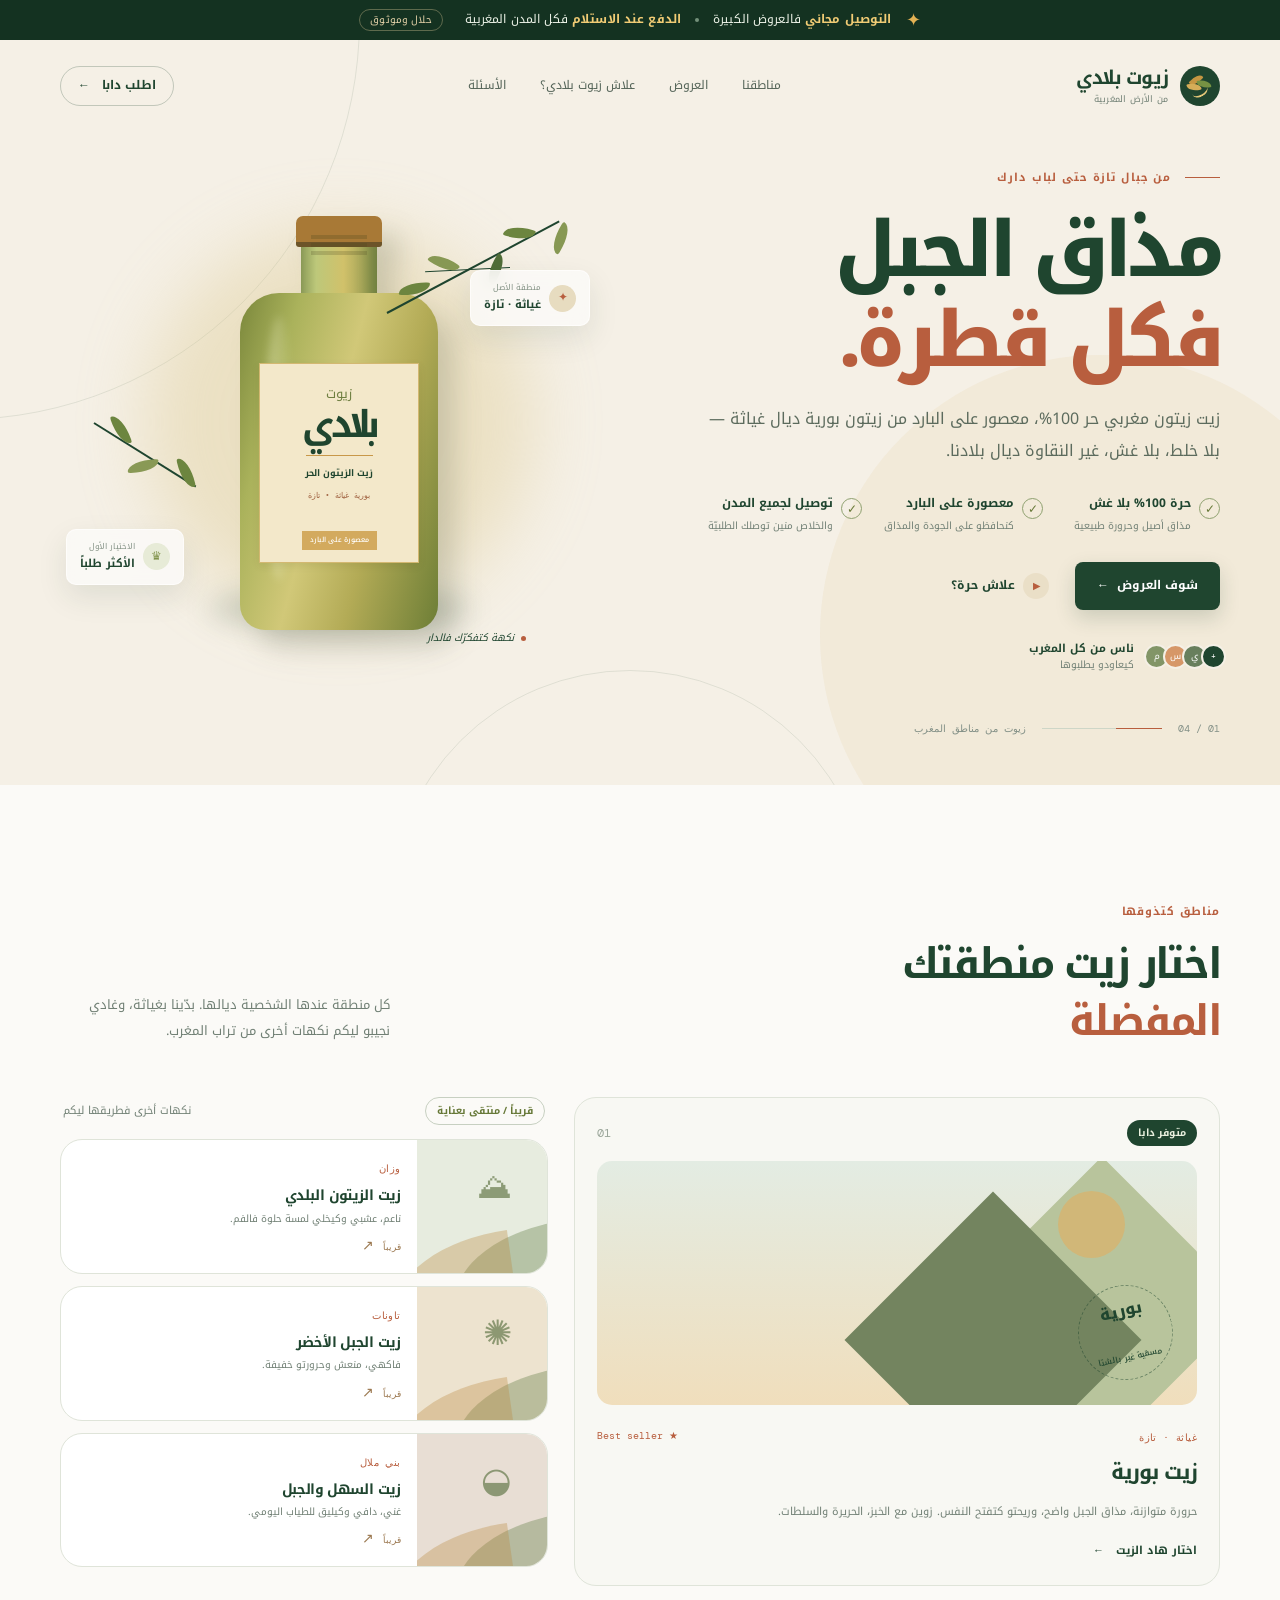
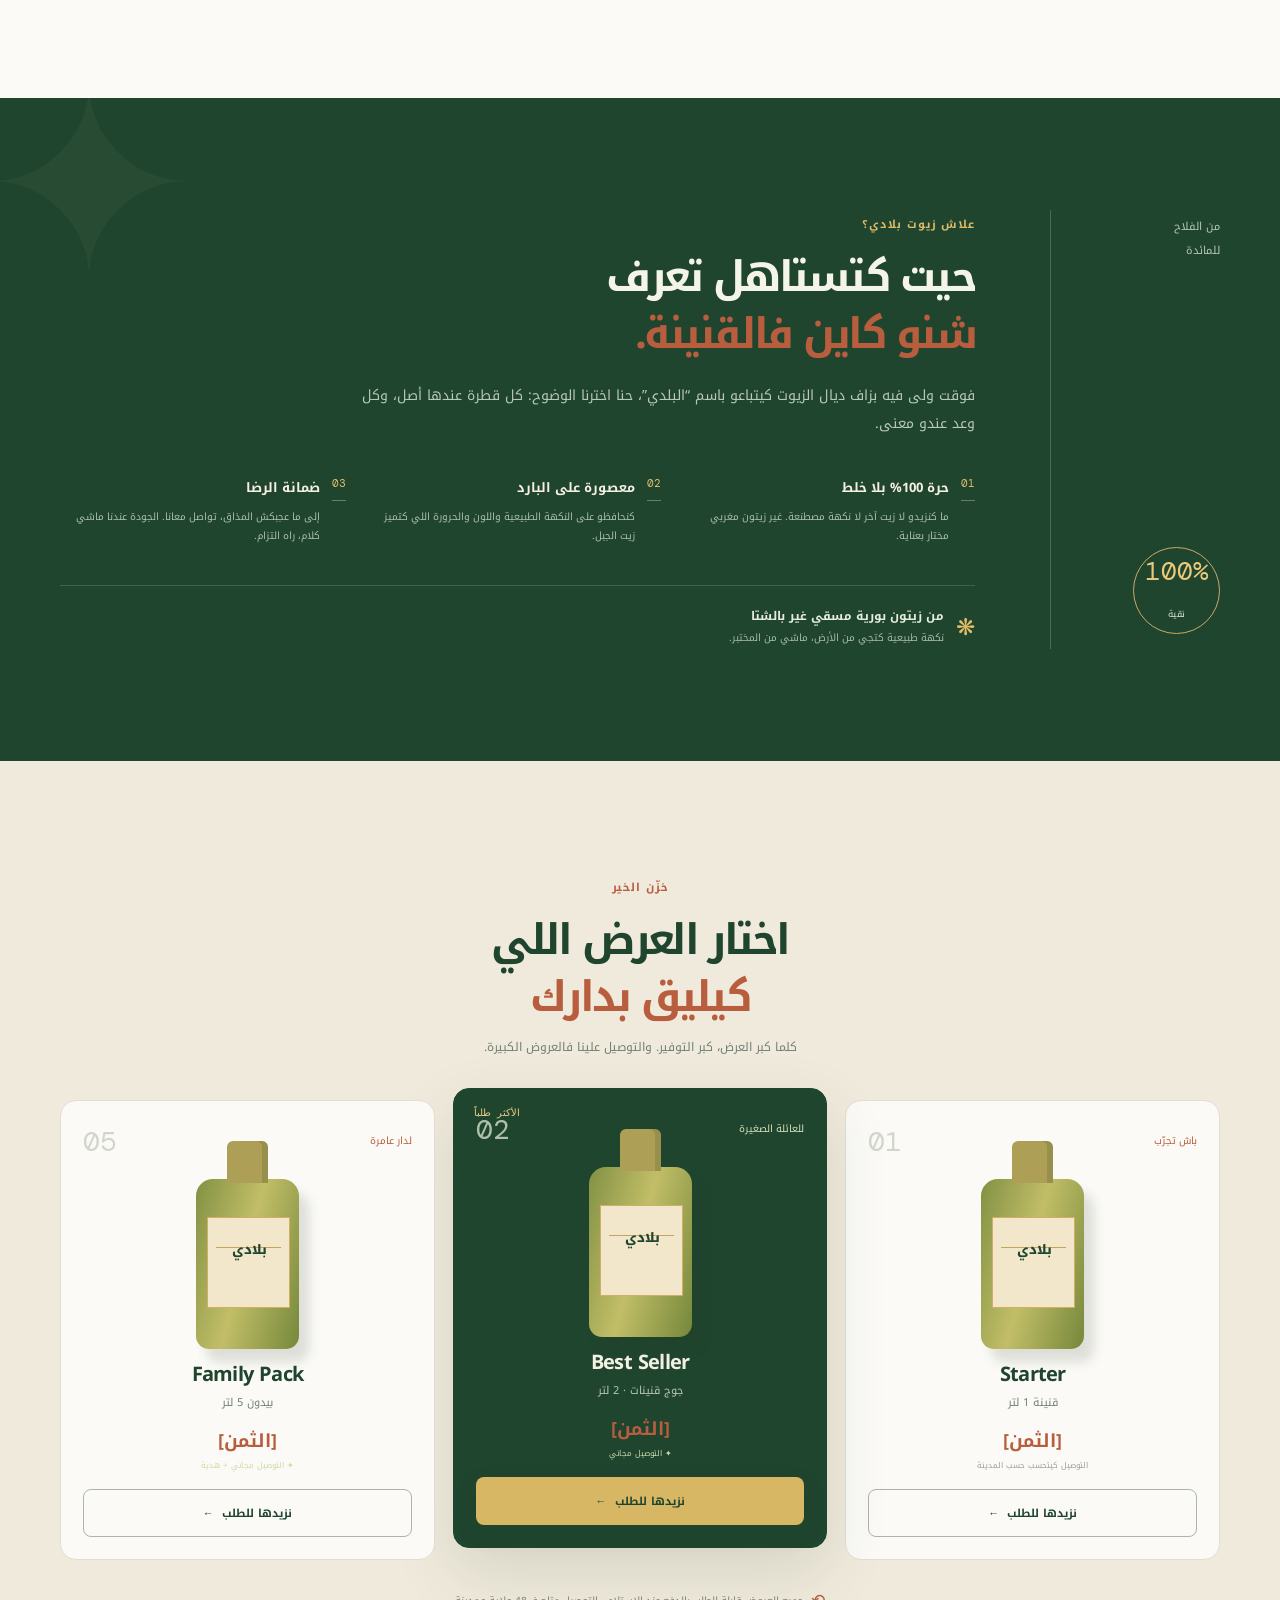
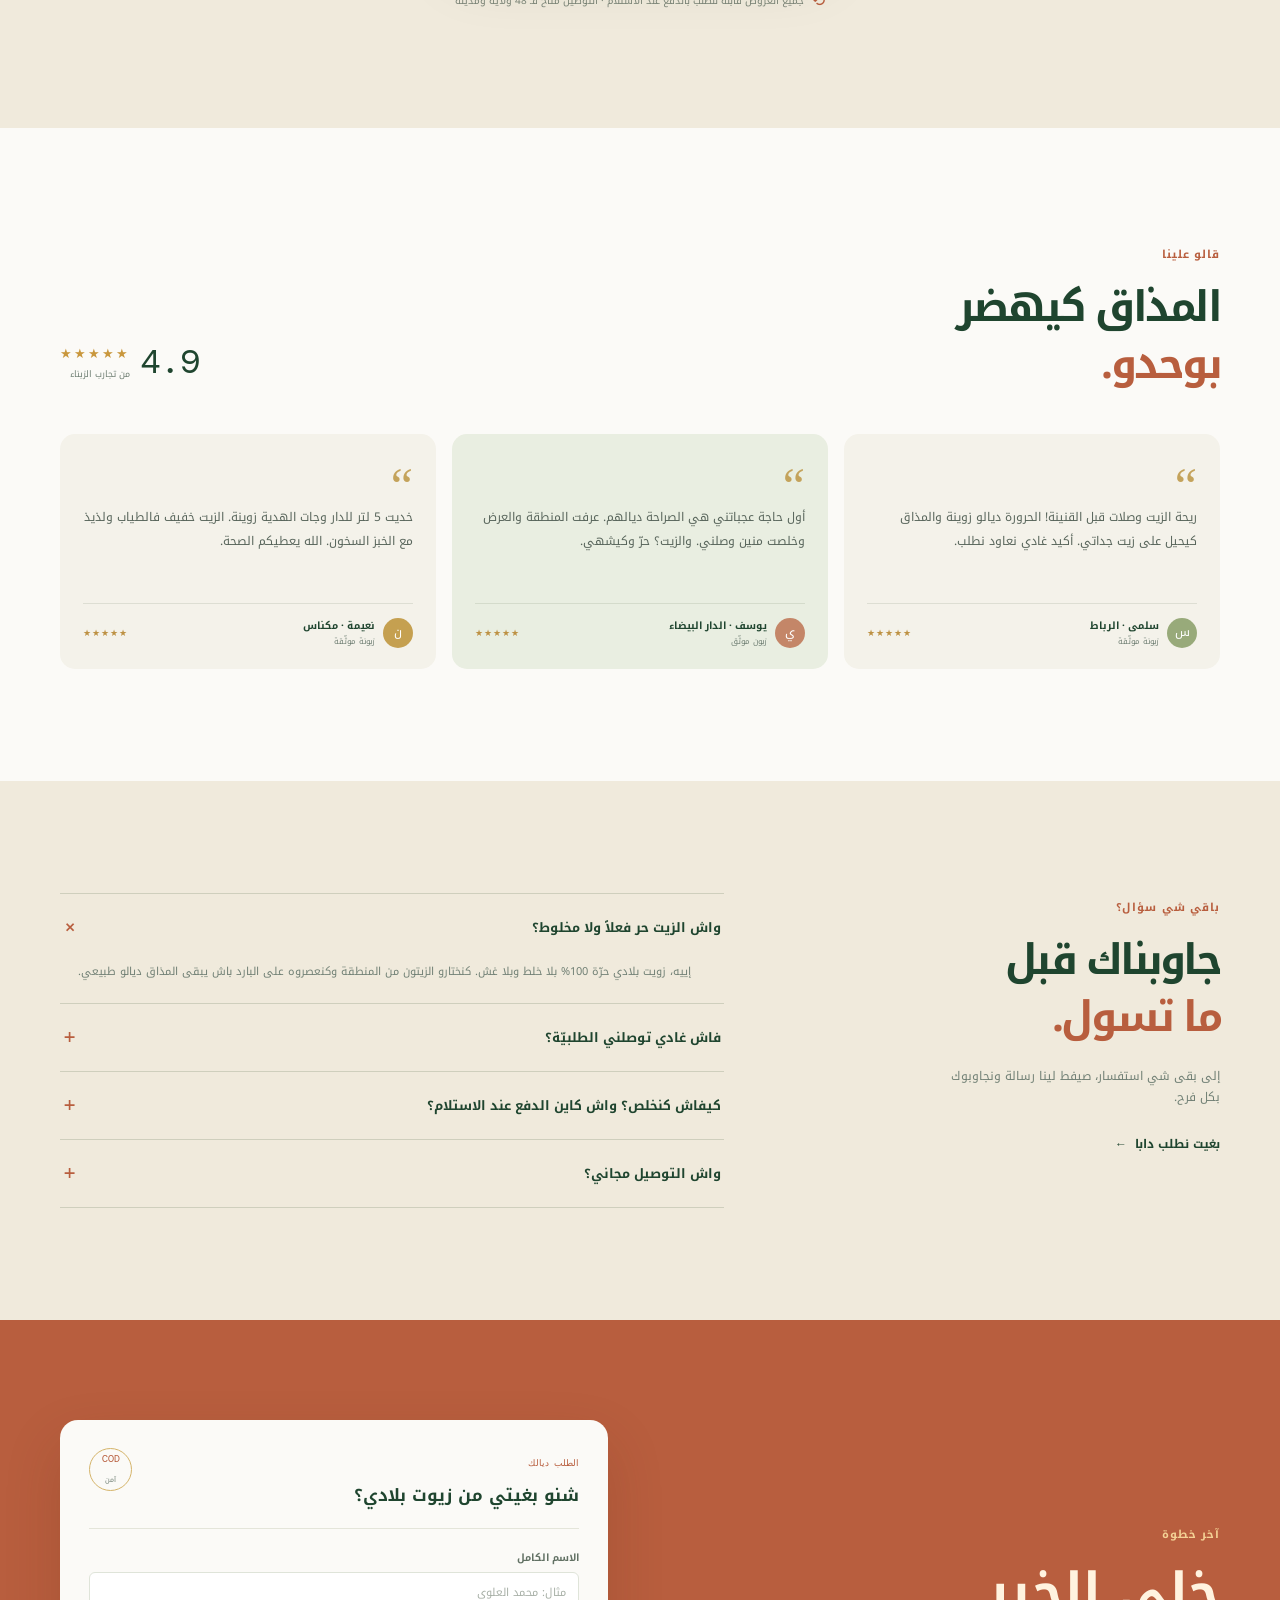
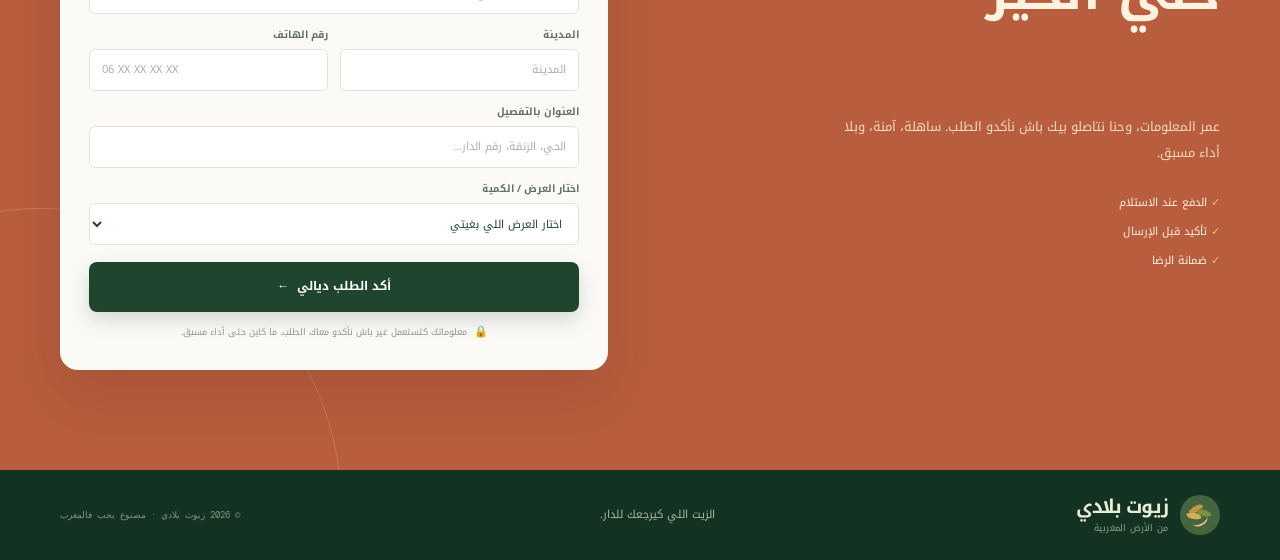
==== index.html @ 84707798 "Add files via upload" ====
<!doctype html>
<html lang="ar-MA" dir="rtl">
  <head>
    <meta charset="UTF-8" />
    <meta name="viewport" content="width=device-width, initial-scale=1.0" />
    <meta name="theme-color" content="#1f452f" />
    <meta name="description" content="زيوت بلادي — زيت الزيتون المغربي الحر، معصور على البارد، والدفع عند الاستلام في جميع المدن المغربية." />
    <title>Zoyot Bladi — زيوت بلادي | زيت مغربي حر 100%</title>
    <link rel="preconnect" href="https://fonts.googleapis.com" />
    <link rel="preconnect" href="https://fonts.gstatic.com" crossorigin />
    <link href="https://fonts.googleapis.com/css2?family=DM+Mono:wght@400;500&family=Manrope:wght@400;500;600;700;800&family=Noto+Kufi+Arabic:wght@400;500;600;700;800&display=swap" rel="stylesheet" />
    <link rel="stylesheet" href="styles.css" />
  </head>
  <body>
    <div class="topbar">
      <div class="container topbar-inner">
        <span class="topbar-mark">✦</span>
        <span><strong>التوصيل مجاني</strong> فالعروض الكبيرة</span>
        <span class="topbar-separator"></span>
        <span><strong>الدفع عند الاستلام</strong> فكل المدن المغربية</span>
        <span class="topbar-badge">حلال وموثوق</span>
      </div>
    </div>

    <main>
      <section class="hero" id="top">
        <div class="hero-orbit orbit-one"></div>
        <div class="hero-orbit orbit-two"></div>
        <div class="container">
          <header class="site-header">
            <a class="brand" href="#top" aria-label="زيوت بلادي الصفحة الرئيسية">
              <span class="brand-mark"><span></span><span></span><span></span></span>
              <span class="brand-copy"><strong>زيوت بلادي</strong><small>من الأرض المغربية</small></span>
            </a>
            <nav class="desktop-nav" aria-label="التنقل الرئيسي">
              <a href="#regions">مناطقنا</a>
              <a href="#offers">العروض</a>
              <a href="#story">علاش زيوت بلادي؟</a>
              <a href="#faq">الأسئلة</a>
            </nav>
            <a class="header-cta" href="#order">اطلب دابا <span>←</span></a>
          </header>

          <div class="hero-grid">
            <div class="hero-copy">
              <div class="eyebrow"><span class="eyebrow-line"></span> من جبال تازة حتى لباب دارك</div>
              <h1>مذاق الجبل<br /><em>فكل قطرة.</em></h1>
              <p class="hero-subtitle">زيت زيتون مغربي حر 100%، معصور على البارد من زيتون بورية ديال غياثة — بلا خلط، بلا غش، غير النقاوة ديال بلادنا.</p>
              <ul class="benefit-list">
                <li><span class="check-icon">✓</span><span><strong>حرة 100% بلا غش</strong><small>مذاق أصيل وحرورة طبيعية</small></span></li>
                <li><span class="check-icon">✓</span><span><strong>معصورة على البارد</strong><small>كنحافظو على الجودة والمذاق</small></span></li>
                <li><span class="check-icon">✓</span><span><strong>توصيل لجميع المدن</strong><small>والخلاص منين توصلك الطلبيّة</small></span></li>
              </ul>
              <div class="hero-actions">
                <a class="button button-primary" href="#offers">شوف العروض <span>←</span></a>
                <a class="text-link" href="#story"><span class="play-dot">▶</span> علاش حرة؟</a>
              </div>
              <div class="hero-proof"><div class="avatar-stack"><span>م</span><span>س</span><span>ي</span><span>+</span></div><p><strong>ناس من كل المغرب</strong><br /><span>كيعاودو يطلبوها</span></p></div>
            </div>

            <div class="hero-product" aria-label="قنينة زيت بلادي من غياثة تازة">
              <div class="product-glow"></div>
              <div class="olive-branch branch-main"><i></i><i></i><i></i><i></i><i></i></div>
              <div class="olive-branch branch-small"><i></i><i></i><i></i></div>
              <div class="bottle-shadow"></div>
              <div class="bottle">
                <div class="bottle-neck"><span></span></div>
                <div class="bottle-body">
                  <div class="bottle-highlight"></div>
                  <div class="bottle-label"><span class="label-top">زيوت</span><strong>بلادي</strong><span class="label-rule"></span><small>زيت الزيتون الحر</small><em>بورية غياثة • تازة</em><b>معصورة على البارد</b></div>
                </div>
              </div>
              <div class="product-tag tag-region"><span>✦</span><div><small>منطقة الأصل</small><strong>غياثة · تازة</strong></div></div>
              <div class="product-tag tag-bestseller"><span>♛</span><div><small>الاختيار الأول</small><strong>الأكثر طلباً</strong></div></div>
              <div class="product-note"><span class="note-dot"></span> نكهة كتفكرّك فالدار</div>
            </div>
          </div>
          <div class="hero-bottom-line"><span>01 / 04</span><div class="line"><i></i></div><span>زيوت من مناطق المغرب</span></div>
        </div>
      </section>

      <section class="section regions-section" id="regions">
        <div class="container">
          <div class="section-heading heading-split">
            <div><span class="section-kicker">مناطق كتذوقها</span><h2>اختار زيت منطقتك<br /><em>المفضلة</em></h2></div>
            <p>كل منطقة عندها الشخصية ديالها. بدّينا بغياثة، وغادي نجيبو ليكم نكهات أخرى من تراب المغرب.</p>
          </div>
          <div class="region-layout">
            <article class="region-card featured-region">
              <div class="region-card-top"><span class="pill pill-dark">متوفر دابا</span><span class="region-number">01</span></div>
              <div class="region-illustration illustration-taza"><div class="mountain mountain-back"></div><div class="mountain mountain-front"></div><div class="sun"></div><span class="illustration-stamp">بورية<br /><small>مسقية غير بالشتا</small></span></div>
              <div class="region-info"><div><span class="region-location">غياثة · تازة</span><h3>زيت بورية</h3></div><span class="best-seller">★ Best seller</span></div>
              <p>حرورة متوازنة، مذاق الجبل واضح، وريحتو كتفتح النفس. زوين مع الخبز، الحريرة والسلطات.</p>
              <button class="region-link choose-offer" data-offer="2L — العرض الأكثر طلباً" type="button">اختار هاد الزيت <span>←</span></button>
            </article>
            <div class="curated-regions">
              <div class="curated-intro"><span class="pill pill-outline">قريباً / منتقى بعناية</span><p>نكهات أخرى فطريقها ليكم</p></div>
              <article class="region-card small-region"><div class="small-art art-ouazzane"><span>⛰</span><i></i><i></i></div><div class="small-region-copy"><span class="region-location">وزان</span><h3>زيت الزيتون البلدي</h3><p>ناعم، عشبي وكيخلي لمسة حلوة فالفم.</p><span class="coming-soon">قريباً <span>↗</span></span></div></article>
              <article class="region-card small-region"><div class="small-art art-taounate"><span>✺</span><i></i><i></i></div><div class="small-region-copy"><span class="region-location">تاونات</span><h3>زيت الجبل الأخضر</h3><p>فاكهي، منعش وحرورتو خفيفة.</p><span class="coming-soon">قريباً <span>↗</span></span></div></article>
              <article class="region-card small-region"><div class="small-art art-beni"><span>◒</span><i></i><i></i></div><div class="small-region-copy"><span class="region-location">بني ملال</span><h3>زيت السهل والجبل</h3><p>غني، دافي وكيليق للطياب اليومي.</p><span class="coming-soon">قريباً <span>↗</span></span></div></article>
            </div>
          </div>
        </div>
      </section>

      <section class="section story-section" id="story">
        <div class="container story-grid">
          <div class="story-aside"><span class="vertical-label">من الفلاح<br />للمائدة</span><div class="story-seal">100%<small>نقية</small></div></div>
          <div class="story-content"><span class="section-kicker">علاش زيوت بلادي؟</span><h2>حيت كتستاهل تعرف<br /><em>شنو كاين فالقنينة.</em></h2><p class="story-lead">فوقت ولى فيه بزاف ديال الزيوت كيتباعو باسم “البلدي”، حنا اخترنا الوضوح: كل قطرة عندها أصل، وكل وعد عندو معنى.</p><div class="trust-points"><div class="trust-point"><span class="trust-icon">01</span><div><h3>حرة 100% بلا خلط</h3><p>ما كنزيدو لا زيت آخر لا نكهة مصطنعة. غير زيتون مغربي مختار بعناية.</p></div></div><div class="trust-point"><span class="trust-icon">02</span><div><h3>معصورة على البارد</h3><p>كنحافظو على النكهة الطبيعية واللون والحرورة اللي كتميز زيت الجبل.</p></div></div><div class="trust-point"><span class="trust-icon">03</span><div><h3>ضمانة الرضا</h3><p>إلى ما عجبكش المذاق، تواصل معانا. الجودة عندنا ماشي كلام، راه التزام.</p></div></div></div><div class="origin-note"><span>❋</span><p><strong>من زيتون بورية مسقي غير بالشتا</strong><br /><small>نكهة طبيعية كتجي من الأرض، ماشي من المختبر.</small></p></div></div>
        </div>
      </section>

      <section class="section offers-section" id="offers">
        <div class="container">
          <div class="section-heading center-heading"><span class="section-kicker">خزّن الخير</span><h2>اختار العرض اللي<br /><em>كيليق بدارك</em></h2><p>كلما كبر العرض، كبر التوفير. والتوصيل علينا فالعروض الكبيرة.</p></div>
          <div class="offers-grid">
            <article class="offer-card"><div class="offer-header"><span class="offer-tag">باش تجرّب</span><span class="offer-capacity">01</span></div><div class="offer-bottle mini-bottle"><span></span></div><div class="offer-details"><h3>Starter</h3><p>قنينة 1 لتر</p><div class="offer-price"><span>[الثمن]</span><small>التوصيل كيتحسب حسب المدينة</small></div><button class="button button-outline choose-offer" data-offer="1L — Starter" type="button">نزيدها للطلب <span>←</span></button></div></article>
            <article class="offer-card offer-featured"><div class="offer-ribbon">الأكثر طلباً</div><div class="offer-header"><span class="offer-tag">للعائلة الصغيرة</span><span class="offer-capacity">02</span></div><div class="offer-bottle mini-bottle"><span></span></div><div class="offer-details"><h3>Best Seller</h3><p>جوج قنينات · 2 لتر</p><div class="offer-price"><span>[الثمن]</span><small class="free-delivery">✦ التوصيل مجاني</small></div><button class="button button-primary choose-offer" data-offer="2L — العرض الأكثر طلباً" type="button">نزيدها للطلب <span>←</span></button></div></article>
            <article class="offer-card"><div class="offer-header"><span class="offer-tag">لدار عامرة</span><span class="offer-capacity">05</span></div><div class="offer-bottle mini-bottle"><span></span></div><div class="offer-details"><h3>Family Pack</h3><p>بيدون 5 لتر</p><div class="offer-price"><span>[الثمن]</span><small class="free-delivery">✦ التوصيل مجاني + هدية</small></div><button class="button button-outline choose-offer" data-offer="5L — Family Pack" type="button">نزيدها للطلب <span>←</span></button></div></article>
          </div>
          <div class="offer-footnote"><span>⟲</span> جميع العروض قابلة للطلب بالدفع عند الاستلام · التوصيل متاح فـ 48 ولاية ومدينة</div>
        </div>
      </section>

      <section class="section testimonials-section">
        <div class="container">
          <div class="testimonials-head"><div><span class="section-kicker">قالو علينا</span><h2>المذاق كيهضر<br /><em>بوحدو.</em></h2></div><div class="rating"><strong>4.9</strong><div><span>★★★★★</span><small>من تجارب الزبناء</small></div></div></div>
          <div class="testimonials-grid"><article class="testimonial"><div class="quote-mark">“</div><p>ريحة الزيت وصلات قبل القنينة! الحرورة ديالو زوينة والمذاق كيحيل على زيت جداتي. أكيد غادي نعاود نطلب.</p><footer><span class="testimonial-avatar">س</span><div><strong>سلمى · الرباط</strong><small>زبونة موثّقة</small></div><span class="stars">★★★★★</span></footer></article><article class="testimonial featured-testimonial"><div class="quote-mark">“</div><p>أول حاجة عجباتني هي الصراحة ديالهم. عرفت المنطقة والعرض وخلصت منين وصلني. والزيت؟ حرّ وكيشهي.</p><footer><span class="testimonial-avatar avatar-terracotta">ي</span><div><strong>يوسف · الدار البيضاء</strong><small>زبون موثّق</small></div><span class="stars">★★★★★</span></footer></article><article class="testimonial"><div class="quote-mark">“</div><p>خديت 5 لتر للدار وجات الهدية زوينة. الزيت خفيف فالطياب ولذيذ مع الخبز السخون. الله يعطيكم الصحة.</p><footer><span class="testimonial-avatar avatar-gold">ن</span><div><strong>نعيمة · مكناس</strong><small>زبونة موثّقة</small></div><span class="stars">★★★★★</span></footer></article></div>
        </div>
      </section>

      <section class="section faq-section" id="faq">
        <div class="container faq-grid"><div class="faq-heading"><span class="section-kicker">باقي شي سؤال؟</span><h2>جاوبناك قبل<br /><em>ما تسول.</em></h2><p>إلى بقى شي استفسار، صيفط لينا رسالة ونجاوبوك بكل فرح.</p><a class="text-link dark-link" href="#order">بغيت نطلب دابا <span>←</span></a></div><div class="faq-list"><details open><summary><span>واش الزيت حر فعلاً ولا مخلوط؟</span><b>+</b></summary><p>إييه، زويت بلادي حرّة 100% بلا خلط وبلا غش. كنختارو الزيتون من المنطقة وكنعصروه على البارد باش يبقى المذاق ديالو طبيعي.</p></details><details><summary><span>فاش غادي توصلني الطلبيّة؟</span><b>+</b></summary><p>التوصيل كياخد غالباً بين 24 و72 ساعة، حسب المدينة. غادي نتاصلو بيك قبل الإرسال باش نأكدو العنوان.</p></details><details><summary><span>كيفاش كنخلص؟ واش كاين الدفع عند الاستلام؟</span><b>+</b></summary><p>نعم، كتخلص غير منين توصلك الطلبيّة لباب دارك. ما كاين لا تحويل لا أداء مسبق.</p></details><details><summary><span>واش التوصيل مجاني؟</span><b>+</b></summary><p>التوصيل مجاني مع عرض 2 لتر و5 لتر. عرض 1 لتر كيتحسب التوصيل ديالو حسب المدينة.</p></details></div></div>
      </section>

      <section class="order-section" id="order">
        <div class="container order-wrap"><div class="order-intro"><span class="section-kicker light-kicker">آخر خطوة</span><h2>خلي الخير<br /><em>يوصل لباب دارك.</em></h2><p>عمر المعلومات، وحنا نتاصلو بيك باش نأكدو الطلب. ساهلة، آمنة، وبلا أداء مسبق.</p><div class="order-perks"><span>✓ الدفع عند الاستلام</span><span>✓ تأكيد قبل الإرسال</span><span>✓ ضمانة الرضا</span></div></div><div class="order-form-card"><div class="form-card-top"><div><span class="form-step">الطلب ديالك</span><h3>شنو بغيتي من زيوت بلادي؟</h3></div><span class="form-seal">COD<br /><small>آمن</small></span></div><form id="cod-form"><label>الاسم الكامل<input type="text" name="name" placeholder="مثال: محمد العلوي" required /></label><div class="form-row"><label>المدينة<input type="text" name="city" placeholder="المدينة" required /></label><label>رقم الهاتف<input type="tel" name="phone" placeholder="06 XX XX XX XX" pattern="[0-9 +()-]{8,}" required /></label></div><label>العنوان بالتفصيل<input type="text" name="address" placeholder="الحي، الزنقة، رقم الدار..." required /></label><label>اختار العرض / الكمية<select id="offer-select" name="offer" required><option value="" disabled selected>اختار العرض اللي بغيتي</option><option value="1L — Starter">1 لتر · Starter</option><option value="2L — العرض الأكثر طلباً">2 لتر · Best Seller — التوصيل مجاني</option><option value="5L — Family Pack">5 لتر · Family Pack — التوصيل مجاني + هدية</option></select></label><button class="button button-primary form-submit" type="submit">أكد الطلب ديالي <span>←</span></button><p class="form-reassurance"><span>🔒</span> معلوماتك كتستعمل غير باش نأكدو معاك الطلب. ما كاين حتى أداء مسبق.</p><div class="form-success" id="form-success" role="status"><strong>وصلاتنا الطلبية ديالك، شكراً!</strong><span>غادي نتاصلو بيك قريباً باش نأكدو التفاصيل.</span></div></form></div></div>
      </section>
    </main>

    <footer class="site-footer"><div class="container footer-inner"><a class="brand footer-brand" href="#top"><span class="brand-mark"><span></span><span></span><span></span></span><span class="brand-copy"><strong>زيوت بلادي</strong><small>من الأرض المغربية</small></span></a><p>الزيت اللي كيرجعك للدار.</p><span class="footer-copy">© 2026 زيوت بلادي · مصنوع بحب فالمغرب</span></div></footer>
    <a class="mobile-order-bar" href="#order">اطلب دابا بالدفع عند الاستلام <span>←</span></a>
    <script src="script.js"></script>
  </body>
</html>
---- styles.css ----
@import url('https://fonts.googleapis.com/css2?family=DM+Mono:wght@400;500&family=Manrope:wght@400;500;600;700;800&family=Noto+Kufi+Arabic:wght@400;500;600;700;800&display=swap');

:root{--forest:#1f452f;--forest-deep:#143221;--forest-soft:#315b3c;--olive:#667837;--gold:#c99b43;--gold-light:#e9d6a8;--cream:#f5f0e6;--paper:#fbfaf7;--terracotta:#b85e3e;--ink:#1c241d;--muted:#718075;--line:#dfe4d9;--radius:22px;--shadow:0 24px 65px rgba(25,55,35,.12)}
*{box-sizing:border-box}html{scroll-behavior:smooth}body{margin:0;background:var(--paper);color:var(--ink);font-family:'Noto Kufi Arabic',sans-serif;font-size:15px;line-height:1.8}a{text-decoration:none;color:inherit}button,input,select{font:inherit}button{cursor:pointer;border:0}.container{width:min(1160px,calc(100% - 64px));margin:0 auto}.topbar{background:var(--forest-deep);color:#eef4e9;font-size:12px;letter-spacing:.01em}.topbar-inner{height:40px;display:flex;align-items:center;justify-content:center;gap:14px}.topbar strong{color:#f1cc75;font-weight:700}.topbar-mark{color:#e3b254;font-size:18px;line-height:1}.topbar-separator{width:4px;height:4px;border-radius:50%;background:#73907a}.topbar-badge{border:1px solid rgba(231,208,158,.35);color:#e5d2a9;border-radius:30px;padding:1px 10px;margin-right:8px;font-size:10px}.hero{background:var(--cream);position:relative;overflow:hidden;min-height:745px}.hero:after{content:'';position:absolute;right:-100px;bottom:-130px;width:560px;height:560px;border-radius:50%;background:rgba(213,180,104,.1)}.hero-orbit{position:absolute;border:1px solid rgba(31,69,47,.1);border-radius:50%;pointer-events:none}.orbit-one{width:800px;height:800px;left:-440px;top:-420px}.orbit-two{width:480px;height:480px;right:32%;bottom:-365px}.site-header{height:92px;display:flex;align-items:center;justify-content:space-between;position:relative;z-index:2}.brand{display:flex;align-items:center;gap:12px}.brand-mark{width:40px;height:40px;position:relative;display:inline-block;border-radius:50%;background:var(--forest)}.brand-mark:before{content:'';position:absolute;width:17px;height:11px;left:11px;top:18px;border-bottom:2px solid #e5c879;border-radius:0 0 50% 50%;transform:rotate(-28deg)}.brand-mark span{position:absolute;width:8px;height:14px;background:#c59642;border-radius:90% 10% 90% 10%;transform:rotate(40deg)}.brand-mark span:nth-child(1){left:12px;top:7px}.brand-mark span:nth-child(2){left:20px;top:11px;transform:rotate(83deg);background:#769243}.brand-mark span:nth-child(3){left:10px;top:14px;transform:rotate(77deg);background:#d5ad58}.brand-copy{display:flex;flex-direction:column;line-height:1.2}.brand-copy strong{font-size:19px;color:var(--forest);letter-spacing:-.04em}.brand-copy small{font-size:9px;color:var(--muted);letter-spacing:.02em;margin-top:4px}.desktop-nav{display:flex;gap:34px;font-size:12px;color:#536357}.desktop-nav a{transition:color .2s}.desktop-nav a:hover{color:var(--terracotta)}.header-cta{font-size:12px;font-weight:700;color:var(--forest);border:1px solid rgba(31,69,47,.24);border-radius:30px;padding:8px 17px}.header-cta span,.button span,.region-link span{display:inline-block;margin-right:8px;transition:transform .2s}.header-cta:hover span,.button:hover span,.region-link:hover span{transform:translateX(-4px)}.hero-grid{position:relative;z-index:1;display:grid;grid-template-columns:1fr 1fr;align-items:center;min-height:590px;gap:44px}.hero-copy{padding:34px 0 48px}.eyebrow,.section-kicker{color:var(--terracotta);font-size:11px;font-weight:700;letter-spacing:.08em}.eyebrow-line{width:35px;height:1px;background:var(--terracotta);display:inline-block;vertical-align:middle;margin-left:9px}.hero h1{font-size:clamp(48px,6vw,82px);line-height:1.17;letter-spacing:-.065em;color:var(--forest);margin:19px 0 17px;font-weight:800}.hero h1 em,.section-heading h2 em,.story-content h2 em,.testimonials-head h2 em,.faq-heading h2 em,.order-intro h2 em{font-style:normal;color:var(--terracotta)}.hero-subtitle{font-size:16px;color:#5c6b5d;max-width:520px;line-height:2;margin:0 0 26px}.benefit-list{list-style:none;padding:0;margin:0 0 27px;display:flex;gap:22px;flex-wrap:wrap}.benefit-list li{display:flex;gap:8px;align-items:flex-start;min-width:155px}.check-icon{width:21px;height:21px;border:1px solid #8fa170;color:var(--olive);border-radius:50%;display:grid;place-items:center;font-size:12px;margin-top:5px;flex:none}.benefit-list strong{display:block;color:var(--forest);font-size:12px}.benefit-list small{display:block;color:var(--muted);font-size:10px;margin-top:2px}.hero-actions{display:flex;align-items:center;gap:26px}.button{display:inline-flex;align-items:center;justify-content:center;border-radius:8px;min-height:48px;padding:0 22px;font-size:12px;font-weight:700;transition:all .22s}.button-primary{background:var(--forest);color:#fff;box-shadow:0 8px 20px rgba(31,69,47,.18)}.button-primary:hover{background:var(--terracotta);transform:translateY(-2px);box-shadow:0 12px 26px rgba(184,94,62,.24)}.button-outline{border:1px solid #aab6a5;color:var(--forest);background:transparent}.button-outline:hover{border-color:var(--forest);background:var(--forest);color:white}.text-link{font-size:12px;color:var(--forest);font-weight:700;display:flex;align-items:center}.play-dot{width:26px;height:26px;display:grid;place-items:center;border-radius:50%;background:#eadfc7;color:var(--terracotta);font-size:9px;margin-left:8px}.hero-proof{display:flex;align-items:center;gap:10px;margin-top:30px}.avatar-stack{display:flex;direction:ltr}.avatar-stack span{width:25px;height:25px;border-radius:50%;background:#829567;border:2px solid var(--cream);color:white;font-size:9px;display:grid;place-items:center;margin-right:-6px}.avatar-stack span:nth-child(2){background:#d69768}.avatar-stack span:nth-child(3){background:#687f5d}.avatar-stack span:last-child{background:var(--forest);font-family:'DM Mono';font-size:8px}.hero-proof p{font-size:10px;color:var(--muted);line-height:1.55;margin:0}.hero-proof strong{color:var(--forest);font-size:11px}.hero-product{min-height:550px;position:relative;display:flex;align-items:center;justify-content:center}.product-glow{width:390px;height:390px;background:#d9c483;opacity:.35;filter:blur(34px);position:absolute;border-radius:50%;top:75px}.bottle-shadow{position:absolute;width:260px;height:35px;background:rgba(21,54,35,.22);filter:blur(14px);border-radius:50%;bottom:76px}.bottle{height:405px;width:198px;position:relative;z-index:2;filter:drop-shadow(17px 18px 13px rgba(47,61,33,.17))}.bottle-neck{height:102px;width:76px;position:absolute;left:61px;top:0;border-radius:10px 10px 2px 2px;background:linear-gradient(90deg,#8c9b58 0%,#bdc87a 20%,#d1c16a 56%,#8a954e 100%);box-shadow:inset -9px 0 13px rgba(48,75,29,.28)}.bottle-neck:before{content:'';position:absolute;left:-5px;top:-9px;width:86px;height:26px;border-radius:7px 7px 3px 3px;background:#a87936;border-bottom:5px solid #6c5429}.bottle-neck span{position:absolute;width:56px;height:4px;background:rgba(75,69,28,.26);top:10px;left:10px;box-shadow:0 8px rgba(75,69,28,.22),0 16px rgba(75,69,28,.22)}.bottle-body{position:absolute;left:0;bottom:0;width:198px;height:337px;border-radius:39px 39px 25px 25px;background:linear-gradient(105deg,#7a873b 0%,#aab25b 21%,#d1c878 45%,#b3ab56 67%,#6d7e36 100%);overflow:hidden}.bottle-highlight{position:absolute;left:25px;top:23px;width:28px;height:265px;background:linear-gradient(90deg,rgba(255,255,226,.36),rgba(255,255,226,0));border-radius:50%;filter:blur(4px)}.bottle-label{position:absolute;background:#f3e8ca;color:var(--forest);width:160px;height:200px;top:70px;left:19px;border:1px solid #d3b871;display:flex;flex-direction:column;align-items:center;text-align:center;padding-top:18px;box-shadow:0 3px 8px rgba(64,59,23,.1)}.label-top{font-size:13px;color:#6f7f41}.bottle-label strong{font-size:37px;line-height:1.1;letter-spacing:-.12em;color:var(--forest)}.label-rule{width:67px;height:1px;background:#c89849;margin:9px 0}.bottle-label small{font-size:9px;font-weight:700}.bottle-label em{font-style:normal;font-family:'DM Mono';font-size:8px;margin-top:7px;color:#a06342}.bottle-label b{font-size:7px;font-weight:500;margin-top:auto;margin-bottom:12px;background:#d3aa5e;color:#fff;padding:3px 8px}.olive-branch{position:absolute;z-index:3;transform-origin:left center}.branch-main{width:195px;height:2px;background:var(--forest);right:36px;top:160px;transform:rotate(-28deg)}.branch-main:before{content:'';position:absolute;width:85px;height:1px;background:var(--forest);left:49px;top:0;transform:rotate(25deg)}.olive-branch i{position:absolute;width:31px;height:13px;border-radius:90% 10% 90% 10%;background:#6c853f}.branch-main i:nth-child(1){left:20px;top:-14px;transform:rotate(29deg)}.branch-main i:nth-child(2){left:58px;top:-23px;transform:rotate(62deg);background:#879853}.branch-main i:nth-child(3){left:101px;top:7px;transform:rotate(-30deg);background:#506d38}.branch-main i:nth-child(4){left:139px;top:-14px;transform:rotate(44deg)}.branch-main i:nth-child(5){left:173px;top:10px;transform:rotate(-30deg);background:#879853}.branch-small{left:34px;top:270px;width:120px;height:2px;background:var(--forest);transform:rotate(32deg)}.branch-small i:nth-child(1){left:11px;top:-14px;transform:rotate(39deg)}.branch-small i:nth-child(2){left:49px;top:5px;transform:rotate(-34deg);background:#899955}.branch-small i:nth-child(3){left:89px;top:-12px;transform:rotate(45deg)}.product-tag{position:absolute;z-index:4;background:rgba(251,250,247,.88);backdrop-filter:blur(9px);box-shadow:0 12px 30px rgba(25,55,35,.1);border:1px solid rgba(255,255,255,.6);border-radius:10px;padding:10px 13px;display:flex;gap:8px;align-items:center}.product-tag>span{background:#e7dcc0;border-radius:50%;width:27px;height:27px;display:grid;place-items:center;color:var(--terracotta);font-size:12px}.product-tag small{font-size:8px;color:#829083;display:block}.product-tag strong{font-size:11px;color:var(--forest);display:block}.tag-region{top:118px;right:28px}.tag-bestseller{bottom:117px;left:6px}.tag-bestseller>span{background:#e7ebd7;color:#80924a}.product-note{position:absolute;bottom:55px;right:92px;color:var(--forest);font-size:10px;font-style:italic;z-index:5}.note-dot{display:inline-block;width:5px;height:5px;background:var(--terracotta);border-radius:50%;margin-left:4px}.hero-bottom-line{display:flex;align-items:center;gap:16px;color:#839087;font:10px 'DM Mono';position:relative;z-index:2;padding-bottom:22px}.hero-bottom-line .line{height:1px;background:#ced6c7;width:120px}.hero-bottom-line .line i{display:block;width:38%;height:1px;background:var(--terracotta)}.section{padding:112px 0}.regions-section{background:var(--paper)}.section-heading h2,.story-content h2,.testimonials-head h2,.faq-heading h2{font-size:42px;line-height:1.35;letter-spacing:-.065em;color:var(--forest);margin:12px 0 0}.heading-split{display:flex;align-items:end;justify-content:space-between;margin-bottom:48px}.heading-split>p{max-width:330px;color:var(--muted);font-size:13px;line-height:2;margin:0 0 5px}.region-layout{display:grid;grid-template-columns:1.14fr .86fr;gap:26px}.region-card{border-radius:var(--radius);border:1px solid var(--line);background:#f8f8f3;overflow:hidden}.featured-region{padding:22px;position:relative}.region-card-top{display:flex;justify-content:space-between;align-items:center;position:relative;z-index:2}.pill{display:inline-block;border-radius:30px;padding:4px 11px;font-size:10px;font-weight:700}.pill-dark{color:#e9f0de;background:var(--forest)}.pill-outline{border:1px solid #c7d0c1;color:var(--olive)}.region-number{font:12px 'DM Mono';color:#9ba69a}.region-illustration{height:244px;position:relative;overflow:hidden;border-radius:15px;margin:15px 0 18px}.illustration-taza{background:linear-gradient(180deg,#e3ece3 0%,#f0debc 100%)}.illustration-taza .sun{position:absolute;right:72px;top:30px;width:67px;height:67px;background:#dbb36b;border-radius:50%;opacity:.73}.mountain{position:absolute;bottom:-5px;transform:rotate(45deg);width:210px;height:210px}.mountain-back{right:-10px;background:#b8c49c}.mountain-front{right:99px;bottom:-40px;background:#73845f}.illustration-stamp{position:absolute;right:24px;bottom:25px;width:95px;height:95px;border:1px dashed rgba(31,69,47,.48);border-radius:50%;display:grid;place-items:center;text-align:center;color:var(--forest);font-weight:800;font-size:16px;line-height:1.3;transform:rotate(-12deg)}.illustration-stamp small{font-size:8px;font-weight:500}.region-info{display:flex;align-items:start;justify-content:space-between}.region-location{font:10px 'DM Mono';color:var(--terracotta);letter-spacing:.04em}.region-info h3,.small-region h3{font-size:21px;color:var(--forest);letter-spacing:-.045em;margin:4px 0 0}.best-seller{color:var(--terracotta);font:10px 'DM Mono';padding-top:6px}.featured-region>p{color:var(--muted);font-size:11px;max-width:480px;margin:10px 0 14px}.region-link{background:none;color:var(--forest);font-size:11px;font-weight:700;padding:0}.curated-regions{display:flex;flex-direction:column;gap:12px}.curated-intro{display:flex;justify-content:space-between;align-items:center;padding:0 3px 2px}.curated-intro p{font-size:11px;color:var(--muted);margin:0}.small-region{display:flex;min-height:100px;background:#fff}.small-art{width:130px;flex:none;position:relative;overflow:hidden}.small-art>span{position:absolute;right:35px;top:15px;color:#6e8054;font-size:35px;opacity:.75}.small-art i{position:absolute;display:block;width:120px;height:65px;border-radius:100% 0 0;background:rgba(89,117,61,.35);bottom:-20px;right:-25px;transform:rotate(-8deg)}.small-art i:last-child{bottom:-30px;right:35px;background:rgba(186,137,68,.35)}.art-ouazzane{background:#e7ecdf}.art-taounate{background:#ede3cf}.art-beni{background:#e8ded4}.small-region-copy{padding:14px 16px}.small-region h3{font-size:14px;margin:2px 0}.small-region p{margin:1px 0 5px;color:var(--muted);font-size:10px;line-height:1.65}.coming-soon{font:9px 'DM Mono';color:#9b7850}.coming-soon span{font-size:14px;margin-right:4px}.story-section{background:var(--forest);color:#edf1e6;position:relative;overflow:hidden}.story-section:before{content:'✦';position:absolute;font-size:260px;line-height:1;color:rgba(226,203,135,.045);left:-20px;top:-38px}.story-grid{display:grid;grid-template-columns:170px 1fr;gap:75px;position:relative}.story-aside{border-left:1px solid rgba(217,230,210,.22);display:flex;flex-direction:column;justify-content:space-between;padding:5px 0 15px}.vertical-label{font-size:11px;color:#b8c7b2;line-height:2.2}.story-seal{width:87px;height:87px;border:1px solid #cbaa62;border-radius:50%;display:grid;place-items:center;color:#ebc979;font:26px 'DM Mono';line-height:1}.story-seal small{font:9px 'Noto Kufi Arabic';color:#dce5d3}.story-content .section-kicker{color:#dfbc68}.story-content h2{color:#f4f4e9}.story-lead{color:#b9c9b6;font-size:14px;max-width:640px;line-height:2;margin:20px 0 38px}.trust-points{display:grid;grid-template-columns:repeat(3,1fr);gap:28px}.trust-point{display:flex;gap:12px}.trust-icon{font:11px 'DM Mono';color:#e3bd6b;border-bottom:1px solid #6c805f;height:25px}.trust-point h3{font-size:13px;margin:0 0 7px;color:#f5f0e2}.trust-point p{font-size:10px;color:#adc0ac;line-height:1.9;margin:0}.origin-note{display:flex;gap:12px;align-items:center;border-top:1px solid rgba(217,230,210,.18);margin-top:40px;padding-top:20px}.origin-note>span{color:#e4bd67;font-size:23px}.origin-note p{margin:0;font-size:12px;color:#e5eddc}.origin-note small{font-size:10px;color:#a8bca7}.offers-section{background:#f0eadc}.center-heading{text-align:center}.center-heading p{color:var(--muted);font-size:12px;margin:12px auto 41px}.offers-grid{display:grid;grid-template-columns:repeat(3,1fr);gap:18px;align-items:stretch}.offer-card{background:#fbfaf7;border:1px solid #e1dece;border-radius:16px;min-height:425px;padding:22px;position:relative;display:flex;flex-direction:column}.offer-featured{background:var(--forest);border-color:var(--forest);color:#fff;transform:translateY(-12px);box-shadow:var(--shadow)}.offer-ribbon{position:absolute;top:17px;left:20px;color:#eacb84;font:10px 'DM Mono'}.offer-header{display:flex;justify-content:space-between;align-items:center}.offer-tag{font-size:10px;color:var(--terracotta)}.offer-featured .offer-tag{color:#d4e3bd}.offer-capacity{font:28px 'DM Mono';color:#d4dfc7;opacity:.8}.offer-card:not(.offer-featured) .offer-capacity{color:#c6cfbf}.offer-bottle{height:170px;position:relative;margin:19px auto 7px}.mini-bottle{width:103px;border-radius:17px 17px 13px 13px;background:linear-gradient(105deg,#829144,#c2be67 47%,#75883b);box-shadow:10px 13px 12px rgba(39,57,28,.14)}.mini-bottle:before{content:'';position:absolute;width:41px;height:42px;left:31px;top:-38px;background:#ad9f56;border-radius:6px 6px 0 0;box-shadow:inset -6px 0 rgba(54,73,29,.18)}.mini-bottle:after{content:'';position:absolute;width:81px;height:89px;left:11px;top:38px;background:#f2e7ca;border:1px solid #d0ae65}.mini-bottle span{position:absolute;z-index:2;top:51px;left:20px;width:65px;height:18px;border-bottom:1px solid #c2a45f}.mini-bottle span:after{content:'بلادي';position:absolute;top:8px;left:16px;color:var(--forest);font-size:13px;font-weight:800}.offer-details{text-align:center;margin-top:auto}.offer-details h3{font-size:20px;color:var(--forest);margin:0 0 1px;letter-spacing:-.04em}.offer-featured .offer-details h3{color:#f4f0e4}.offer-details p{font-size:11px;color:var(--muted);margin:0}.offer-featured .offer-details p{color:#b8c8b5}.offer-price{margin:12px 0 16px}.offer-price>span{font-size:18px;color:var(--terracotta);font-weight:700;display:block}.offer-price small{display:block;font-size:8px;color:#9b9f91;margin-top:2px}.offer-price .free-delivery{color:#cbdba5}.offer-card .button{width:100%;font-size:11px}.offer-featured .button-primary{background:#d7b664;color:var(--forest)}.offer-featured .button-primary:hover{background:#fff}.offer-footnote{display:flex;align-items:center;justify-content:center;gap:7px;color:#7a8376;font-size:10px;margin-top:25px}.offer-footnote span{font-size:17px;color:var(--terracotta)}.testimonials-section{background:var(--paper)}.testimonials-head{display:flex;justify-content:space-between;align-items:flex-end;margin-bottom:42px}.rating{display:flex;align-items:center;gap:10px;padding-bottom:8px}.rating strong{font:34px 'DM Mono';color:var(--forest)}.rating span{color:#c9973d;letter-spacing:2px;font-size:13px;display:block}.rating small{display:block;color:var(--muted);font-size:9px}.testimonials-grid{display:grid;grid-template-columns:repeat(3,1fr);gap:16px}.testimonial{background:#f4f2ea;border-radius:15px;padding:27px 23px 20px;min-height:235px;display:flex;flex-direction:column}.featured-testimonial{background:#e9eee1}.quote-mark{font-family:Georgia;font-size:50px;color:#c4a35b;height:35px;line-height:1}.testimonial p{font-size:12px;line-height:2;color:#58655b;margin:9px 0 21px}.testimonial footer{display:flex;align-items:center;gap:8px;border-top:1px solid rgba(105,125,96,.17);padding-top:13px;margin-top:auto}.testimonial-avatar{width:30px;height:30px;border-radius:50%;display:grid;place-items:center;background:#98aa7a;color:#fff;font-size:12px}.avatar-terracotta{background:#c48668}.avatar-gold{background:#c5a050}.testimonial footer strong{font-size:10px;color:var(--forest);display:block}.testimonial footer small{font-size:8px;color:var(--muted);display:block}.stars{margin-right:auto;color:#bd9143;font-size:9px;letter-spacing:1px}.faq-section{background:#f0eadc}.faq-grid{display:grid;grid-template-columns:35% 1fr;gap:90px}.faq-heading p{font-size:12px;color:var(--muted);max-width:270px;margin:20px 0}.dark-link{margin-top:25px}.dark-link span{margin-right:8px}.faq-list{border-top:1px solid #cfcfbd}.faq-list details{border-bottom:1px solid #cfcfbd;padding:0 3px}.faq-list summary{list-style:none;display:flex;justify-content:space-between;align-items:center;padding:19px 0;cursor:pointer;font-size:13px;font-weight:700;color:var(--forest)}.faq-list summary::-webkit-details-marker{display:none}.faq-list summary b{font:22px 'DM Mono';font-weight:400;color:var(--terracotta);transition:transform .2s}.faq-list details[open] summary b{transform:rotate(45deg)}.faq-list details p{font-size:11px;color:var(--muted);line-height:2;margin:0 30px 20px 0;max-width:630px}.order-section{background:var(--terracotta);padding:100px 0;position:relative;overflow:hidden}.order-section:before{content:'';position:absolute;width:600px;height:600px;border:1px solid rgba(255,242,214,.18);border-radius:50%;left:-260px;bottom:-340px}.order-wrap{display:grid;grid-template-columns:1fr 1.02fr;gap:74px;align-items:center;position:relative}.light-kicker{color:#f4d295}.order-intro h2{color:#fff3df;font-size:51px;line-height:1.33;margin:12px 0 20px}.order-intro p{color:#f4d8bf;font-size:13px;line-height:2;max-width:390px}.order-perks{display:flex;flex-direction:column;gap:9px;color:#fff2dc;font-size:11px;margin-top:27px}.order-perks span:first-letter{color:#edc269}.order-form-card{background:#fbfaf7;border-radius:18px;padding:28px 29px;box-shadow:0 25px 55px rgba(95,38,20,.18)}.form-card-top{display:flex;justify-content:space-between;align-items:start;border-bottom:1px solid #e4e5da;padding-bottom:17px;margin-bottom:20px}.form-step{font:9px 'DM Mono';color:var(--terracotta)}.form-card-top h3{font-size:17px;color:var(--forest);margin:5px 0 0}.form-seal{width:43px;height:43px;border:1px solid #d5b46a;color:var(--terracotta);border-radius:50%;display:grid;place-items:center;text-align:center;font:10px 'DM Mono';line-height:1}.form-seal small{font:7px 'Noto Kufi Arabic';color:var(--muted)}form label{display:block;color:#627164;font-size:10px;font-weight:700;margin-bottom:12px}input,select{width:100%;border:1px solid #dfe4d9;background:#fff;border-radius:6px;min-height:42px;color:var(--forest);padding:8px 12px;margin-top:5px;outline:none;font-size:11px;font-weight:400}input:focus,select:focus{border-color:#b68a4c;box-shadow:0 0 0 3px rgba(198,150,64,.11)}input::placeholder{color:#a8b0a7}.form-row{display:grid;grid-template-columns:1fr 1fr;gap:12px}.form-submit{width:100%;margin-top:5px;min-height:50px}.form-reassurance{font-size:9px;color:#8a958a;text-align:center;margin:10px 0 0}.form-reassurance span{font-size:11px;margin-left:4px}.form-success{display:none;background:#e6efdc;color:var(--forest);border-radius:7px;padding:10px 13px;margin-top:13px;font-size:10px}.form-success strong,.form-success span{display:block}.form-success span{color:#6f806f;margin-top:2px}.site-footer{background:var(--forest-deep);color:#d7e0d1;padding:25px 0}.footer-inner{display:flex;align-items:center;justify-content:space-between}.footer-brand .brand-copy strong{color:#e7ecd9}.footer-brand .brand-copy small{color:#90a48d}.footer-brand .brand-mark{background:#45653f}.footer-inner>p{font-size:11px;color:#aab9a4;margin:0}.footer-copy{font:9px 'DM Mono';color:#819580}.mobile-order-bar{display:none}
@media(max-width:900px){.container{width:min(100% - 40px,650px)}.desktop-nav{gap:17px}.hero-grid{gap:15px}.hero h1{font-size:58px}.hero-subtitle{font-size:14px}.benefit-list{display:block}.benefit-list li{margin-bottom:9px}.hero-product{transform:scale(.82);margin-left:-40px}.section{padding:88px 0}.region-layout{grid-template-columns:1fr}.featured-region{min-height:490px}.story-grid{gap:35px}.trust-points{gap:13px}.order-wrap{gap:35px}}
@media(max-width:680px){body{font-size:14px}.container{width:calc(100% - 32px)}.topbar-inner{height:38px;gap:7px;font-size:9px;white-space:nowrap}.topbar-badge,.topbar-separator{display:none}.site-header{height:74px}.desktop-nav{display:none}.header-cta{font-size:10px;padding:6px 12px}.brand-copy strong{font-size:16px}.brand-copy small{font-size:8px}.brand-mark{width:34px;height:34px}.hero{min-height:auto}.hero-grid{display:flex;flex-direction:column;gap:0}.hero-copy{padding:36px 0 8px;order:1}.hero-product{order:2;min-height:415px;width:100%;transform:none;margin:-11px 0 -4px}.product-glow{width:300px;height:300px;top:45px}.bottle{transform:scale(.77);transform-origin:center bottom}.tag-region{top:58px;right:0}.tag-bestseller{bottom:90px;left:0}.product-note{bottom:38px;right:45px}.branch-main{right:15px;top:130px;transform:scale(.8) rotate(-28deg)}.branch-small{left:10px;top:235px;transform:scale(.8) rotate(32deg)}.hero h1{font-size:54px;margin:15px 0 12px}.hero-subtitle{font-size:13px;line-height:1.9}.benefit-list{margin-bottom:21px}.benefit-list li{min-width:0}.hero-actions{gap:18px}.button{min-height:46px;padding:0 18px}.hero-proof{margin-top:23px}.hero-bottom-line{padding-bottom:15px}.section{padding:72px 0}.section-heading h2,.story-content h2,.testimonials-head h2,.faq-heading h2{font-size:34px}.heading-split{display:block;margin-bottom:28px}.heading-split>p{margin-top:15px;font-size:11px}.region-layout{gap:20px}.featured-region{padding:16px}.region-illustration{height:205px}.curated-intro{display:block}.curated-intro p{margin-top:8px}.small-art{width:105px}.small-region-copy{padding:12px}.small-region h3{font-size:13px}.small-region p{font-size:9px}.story-grid{display:block}.story-aside{border-left:0;border-bottom:1px solid rgba(217,230,210,.22);flex-direction:row;align-items:center;padding-bottom:22px;margin-bottom:30px}.story-seal{width:65px;height:65px;font-size:19px}.trust-points{display:block}.trust-point{margin-bottom:23px}.story-lead{font-size:12px;margin:17px 0 29px}.origin-note{margin-top:10px}.offers-grid{display:block}.offer-card{min-height:390px;margin-bottom:14px}.offer-featured{transform:none}.offer-footnote{font-size:9px;text-align:center;line-height:1.8}.testimonials-head{display:block;margin-bottom:24px}.rating{margin-top:16px}.testimonials-grid{display:block}.testimonial{min-height:215px;margin-bottom:12px}.faq-grid{display:block}.faq-heading{margin-bottom:35px}.faq-heading p{font-size:11px}.order-section{padding:72px 0}.order-wrap{display:block}.order-intro{margin-bottom:35px}.order-intro h2{font-size:41px}.order-intro p{font-size:12px}.order-form-card{padding:21px 17px}.form-row{gap:8px}.site-footer{padding-bottom:83px}.footer-inner{display:block;text-align:center}.footer-brand{justify-content:center}.footer-inner>p{margin:18px 0 7px}.footer-copy{font-size:8px}.mobile-order-bar{display:flex;position:fixed;z-index:10;bottom:0;right:0;left:0;background:var(--forest-deep);color:#fff;padding:12px 20px;align-items:center;justify-content:center;gap:10px;font-size:11px;font-weight:700;box-shadow:0 -5px 20px rgba(0,0,0,.15)}.mobile-order-bar span{color:#e5c16e;font-size:17px}}
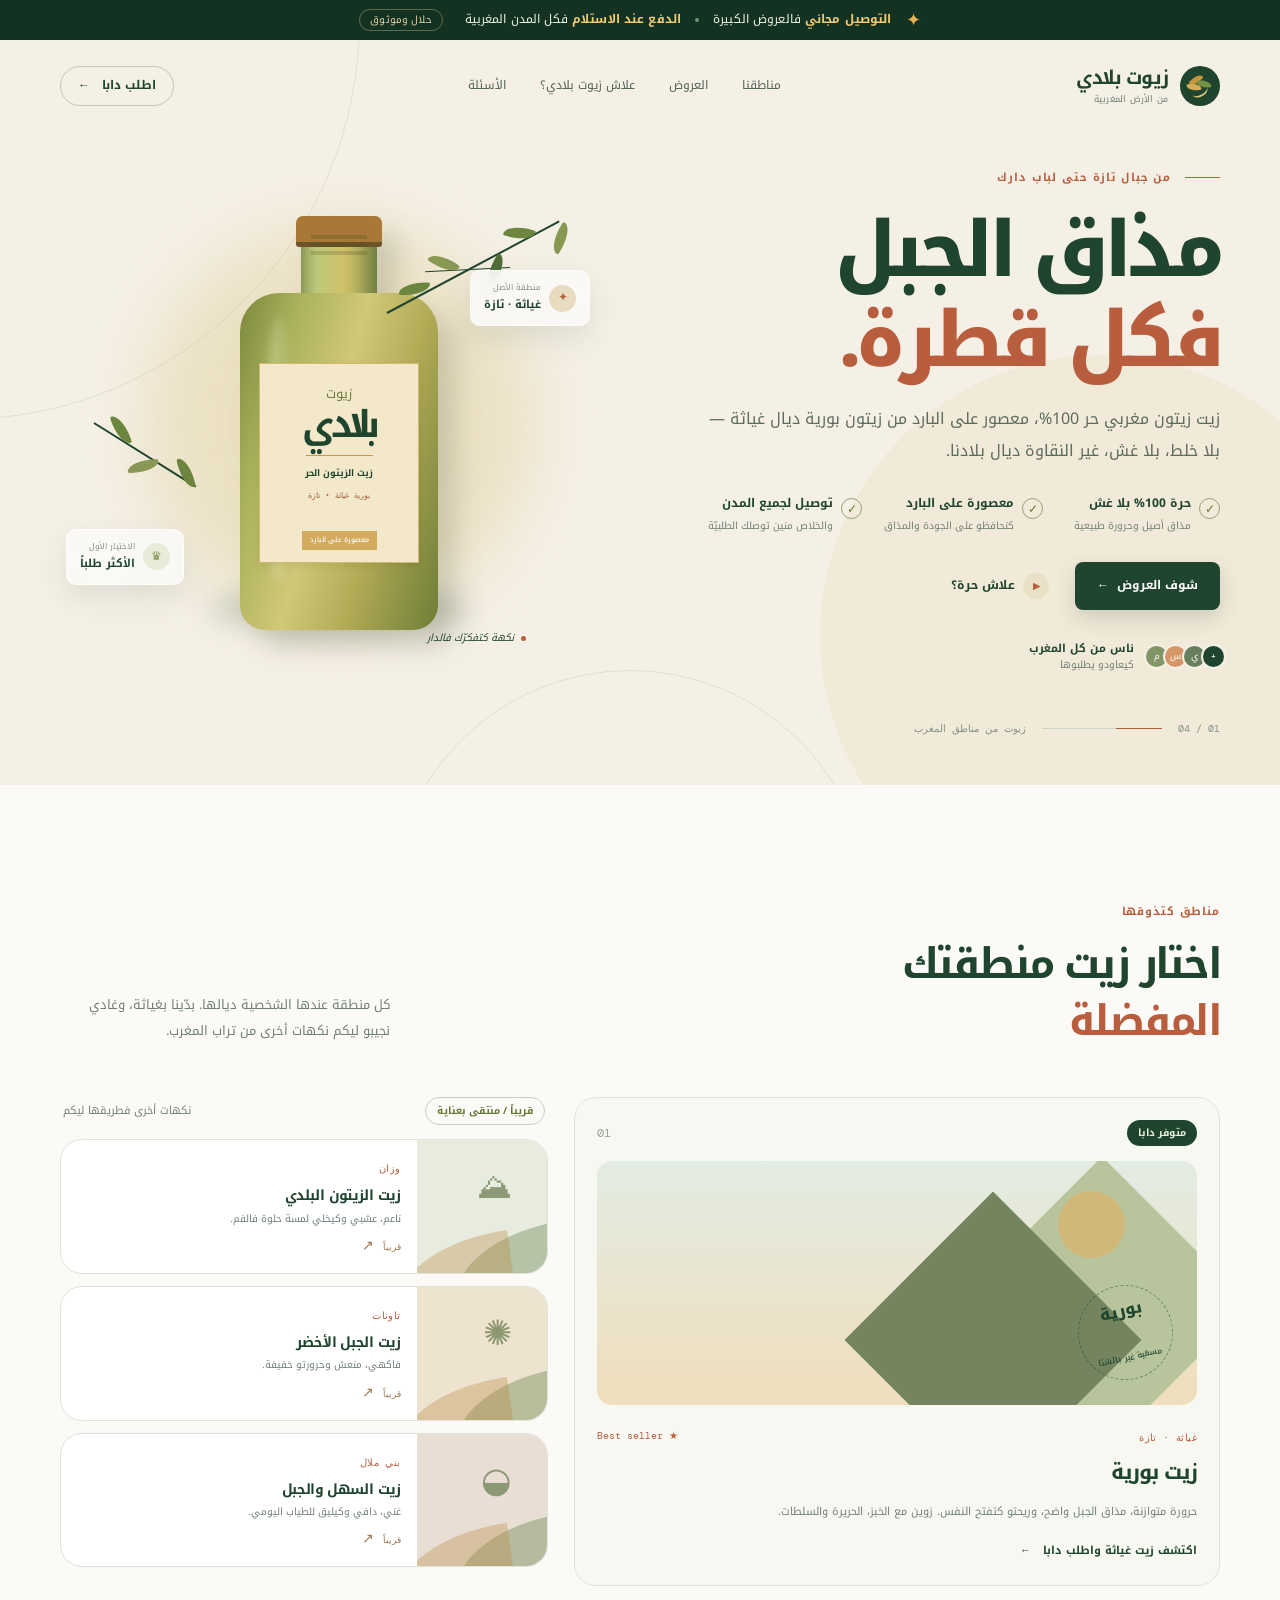
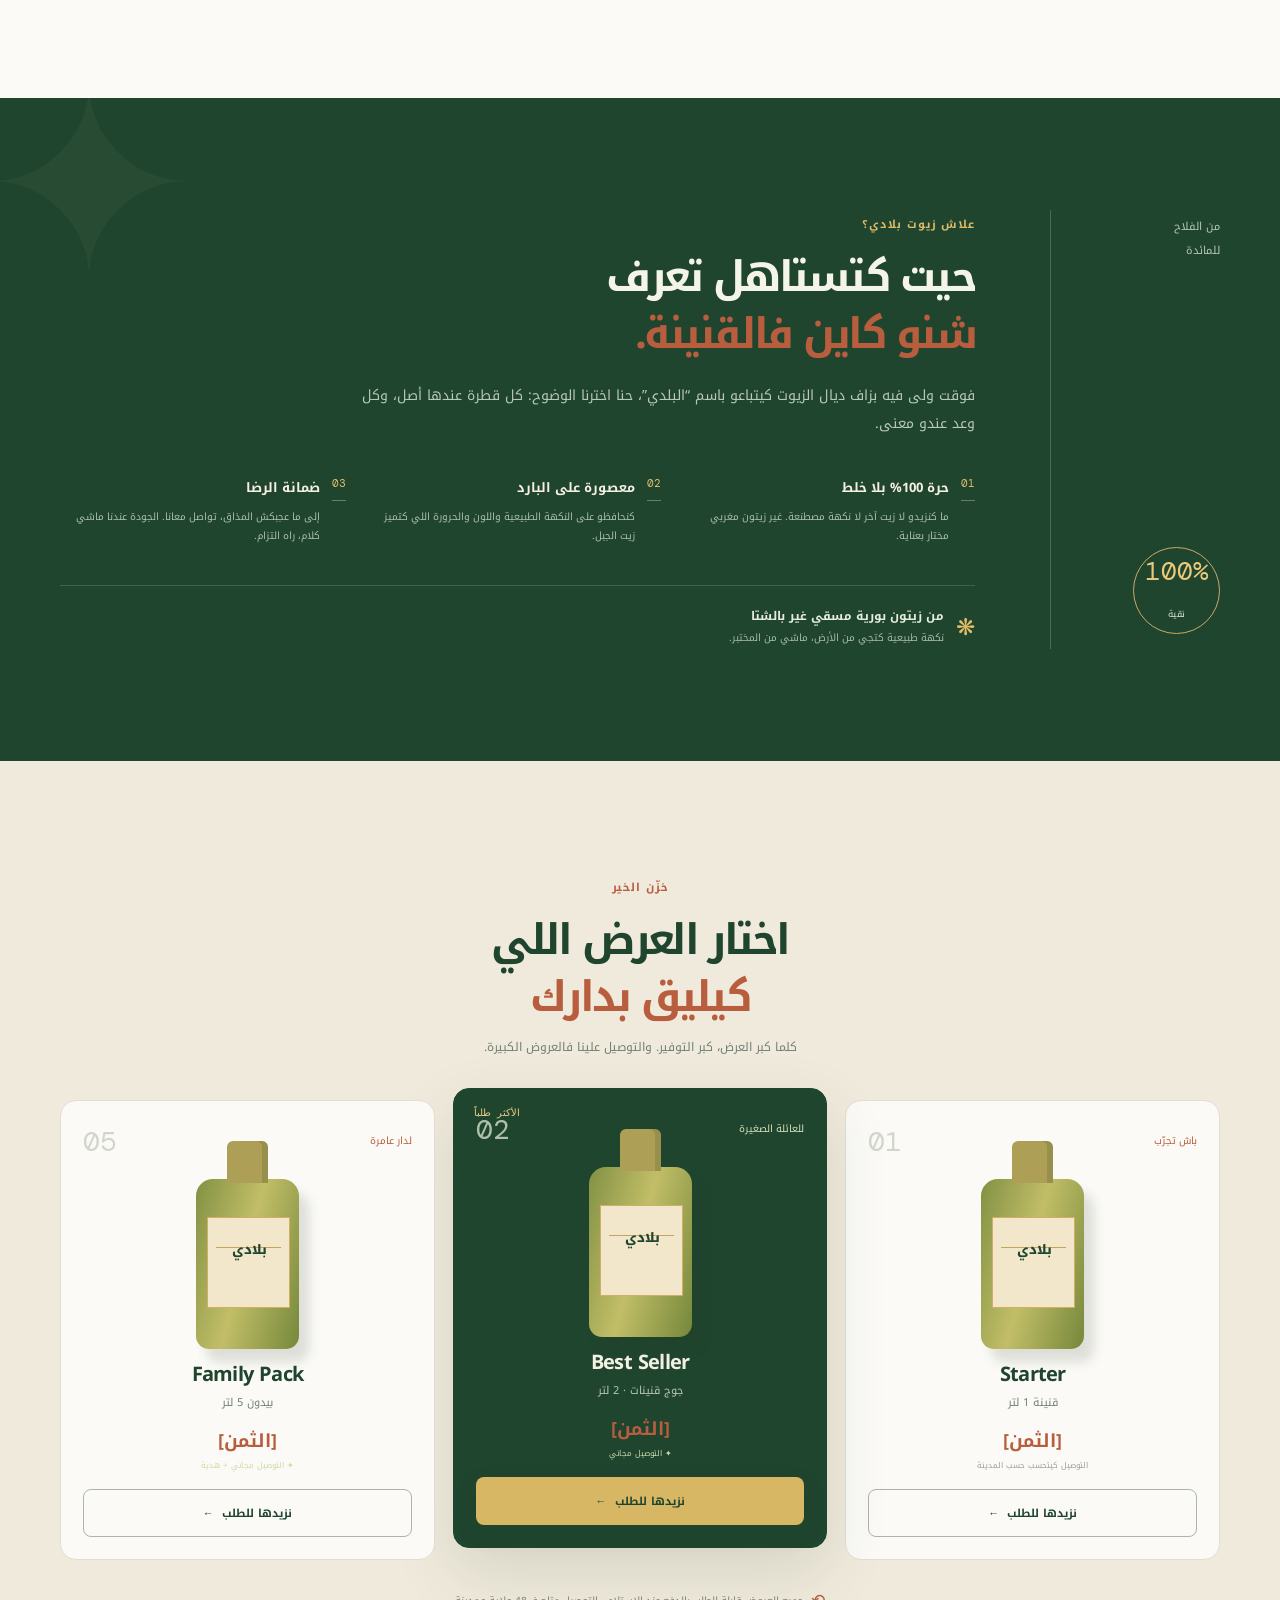
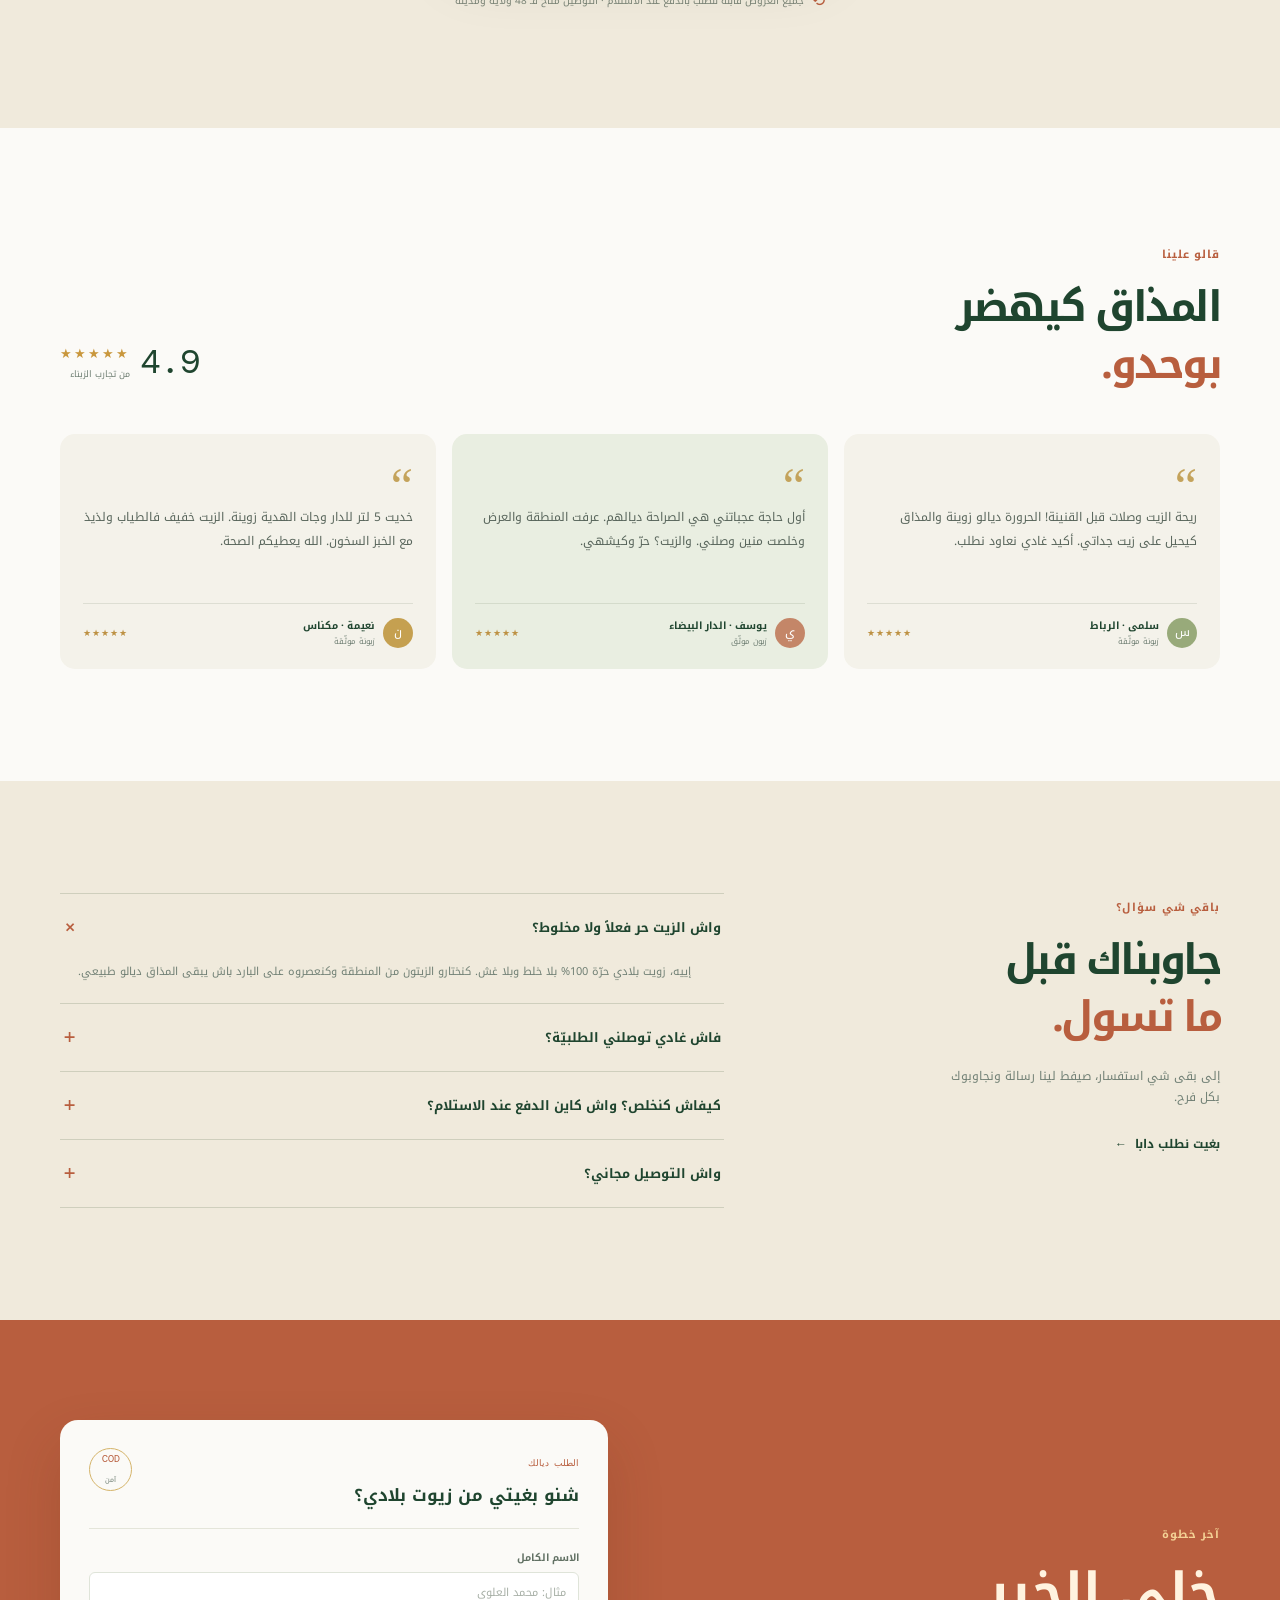
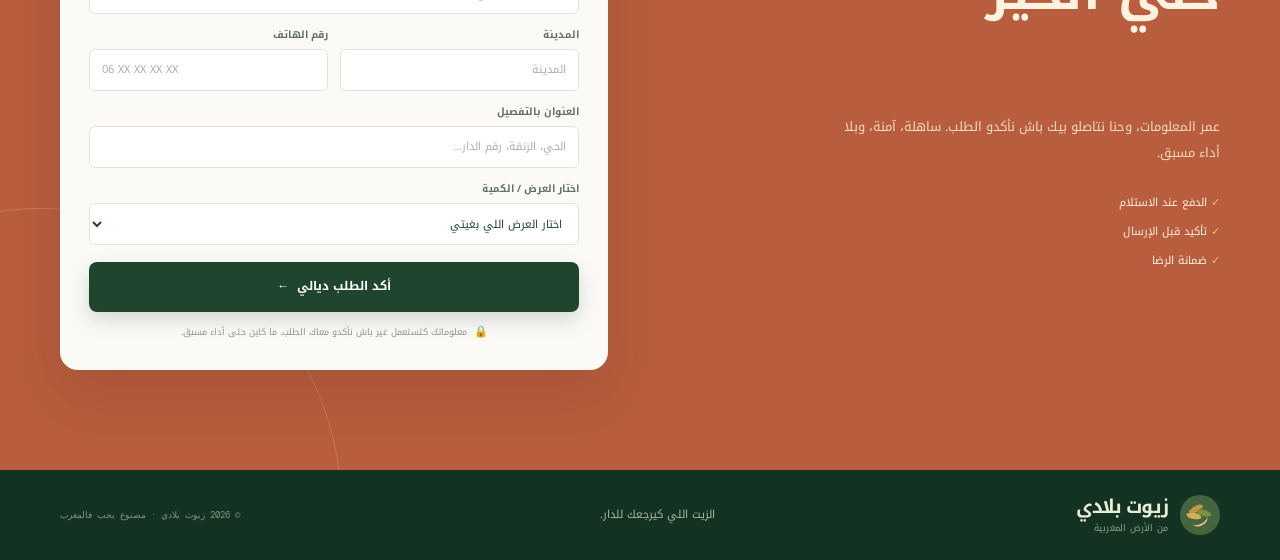
==== commit 89d12411: "Add files via upload" ====
--- a/index.html
+++ b/index.html
@@ -91,7 +91,7 @@
               <div class="region-illustration illustration-taza"><div class="mountain mountain-back"></div><div class="mountain mountain-front"></div><div class="sun"></div><span class="illustration-stamp">بورية<br /><small>مسقية غير بالشتا</small></span></div>
               <div class="region-info"><div><span class="region-location">غياثة · تازة</span><h3>زيت بورية</h3></div><span class="best-seller">★ Best seller</span></div>
               <p>حرورة متوازنة، مذاق الجبل واضح، وريحتو كتفتح النفس. زوين مع الخبز، الحريرة والسلطات.</p>
-              <button class="region-link choose-offer" data-offer="2L — العرض الأكثر طلباً" type="button">اختار هاد الزيت <span>←</span></button>
+              <a class="region-link" href="ghiyatha.html">اكتشف زيت غياثة واطلب دابا <span>←</span></a>
             </article>
             <div class="curated-regions">
               <div class="curated-intro"><span class="pill pill-outline">قريباً / منتقى بعناية</span><p>نكهات أخرى فطريقها ليكم</p></div>
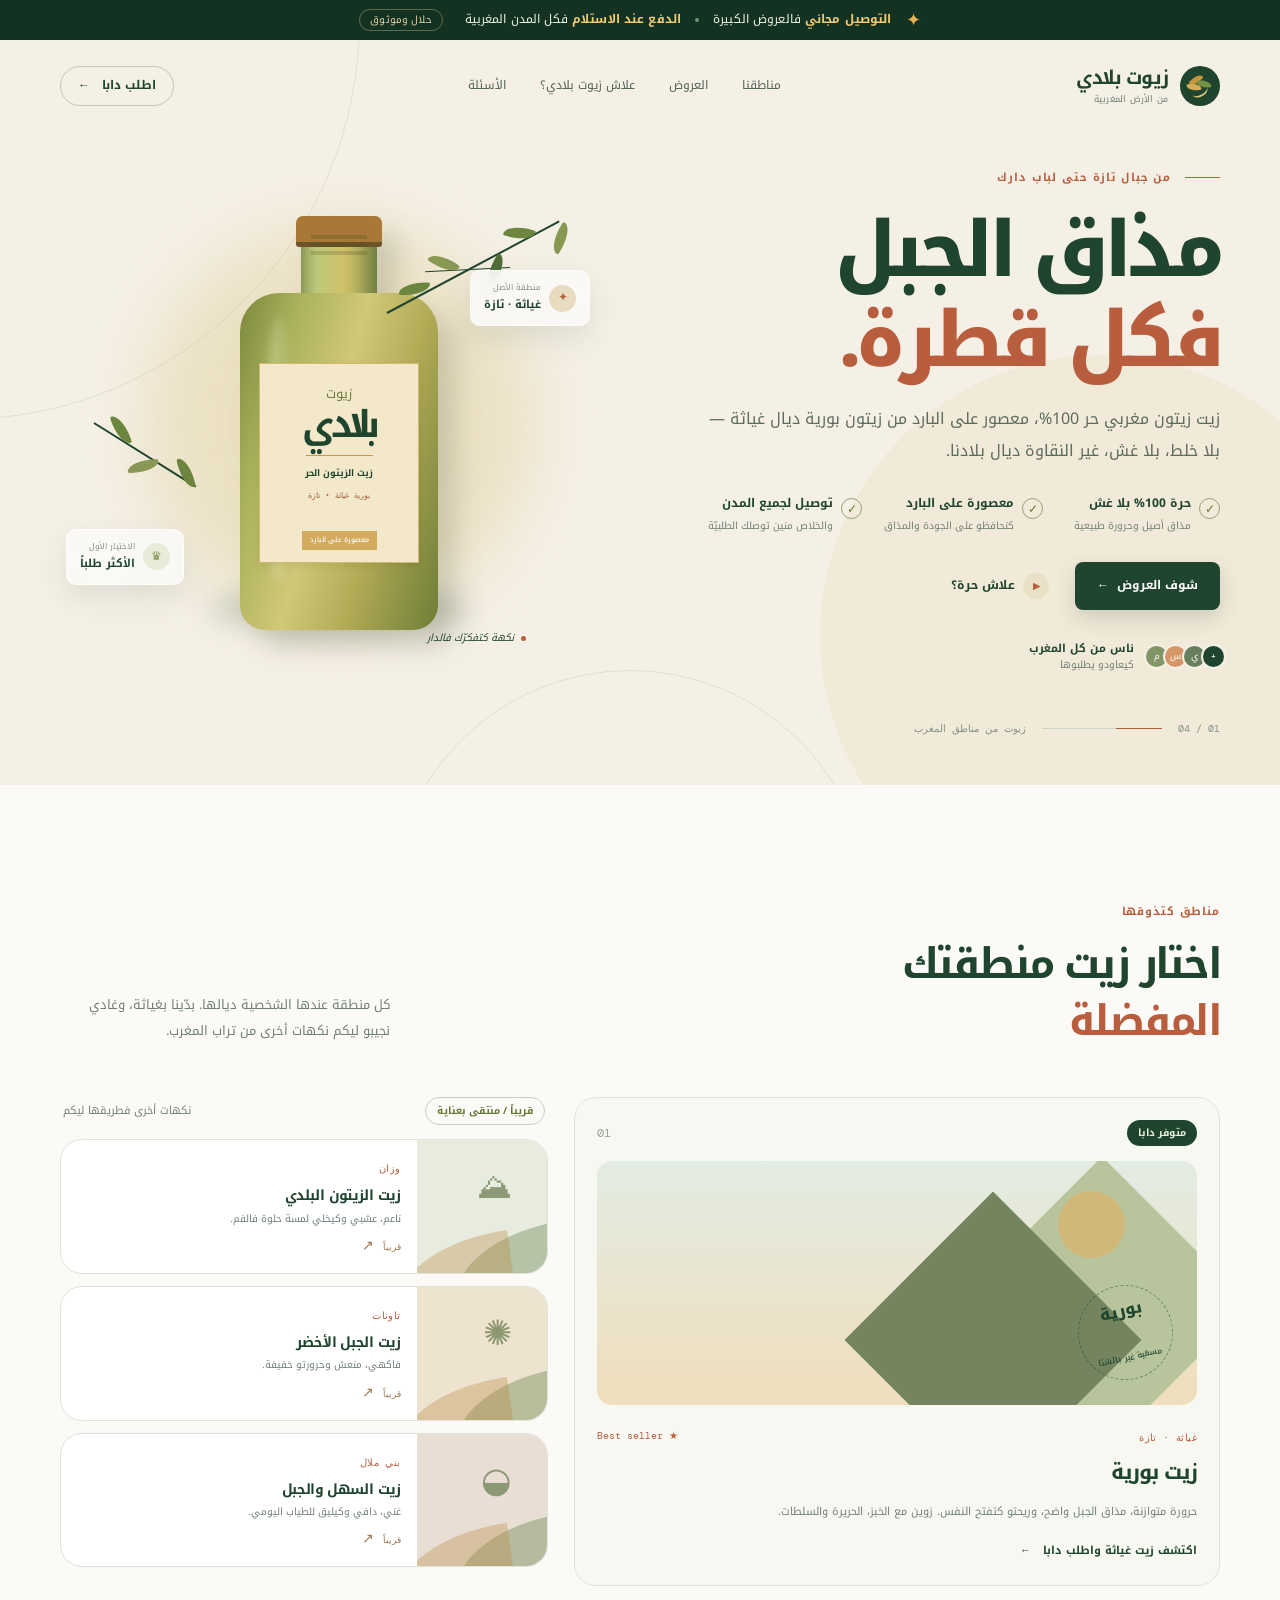
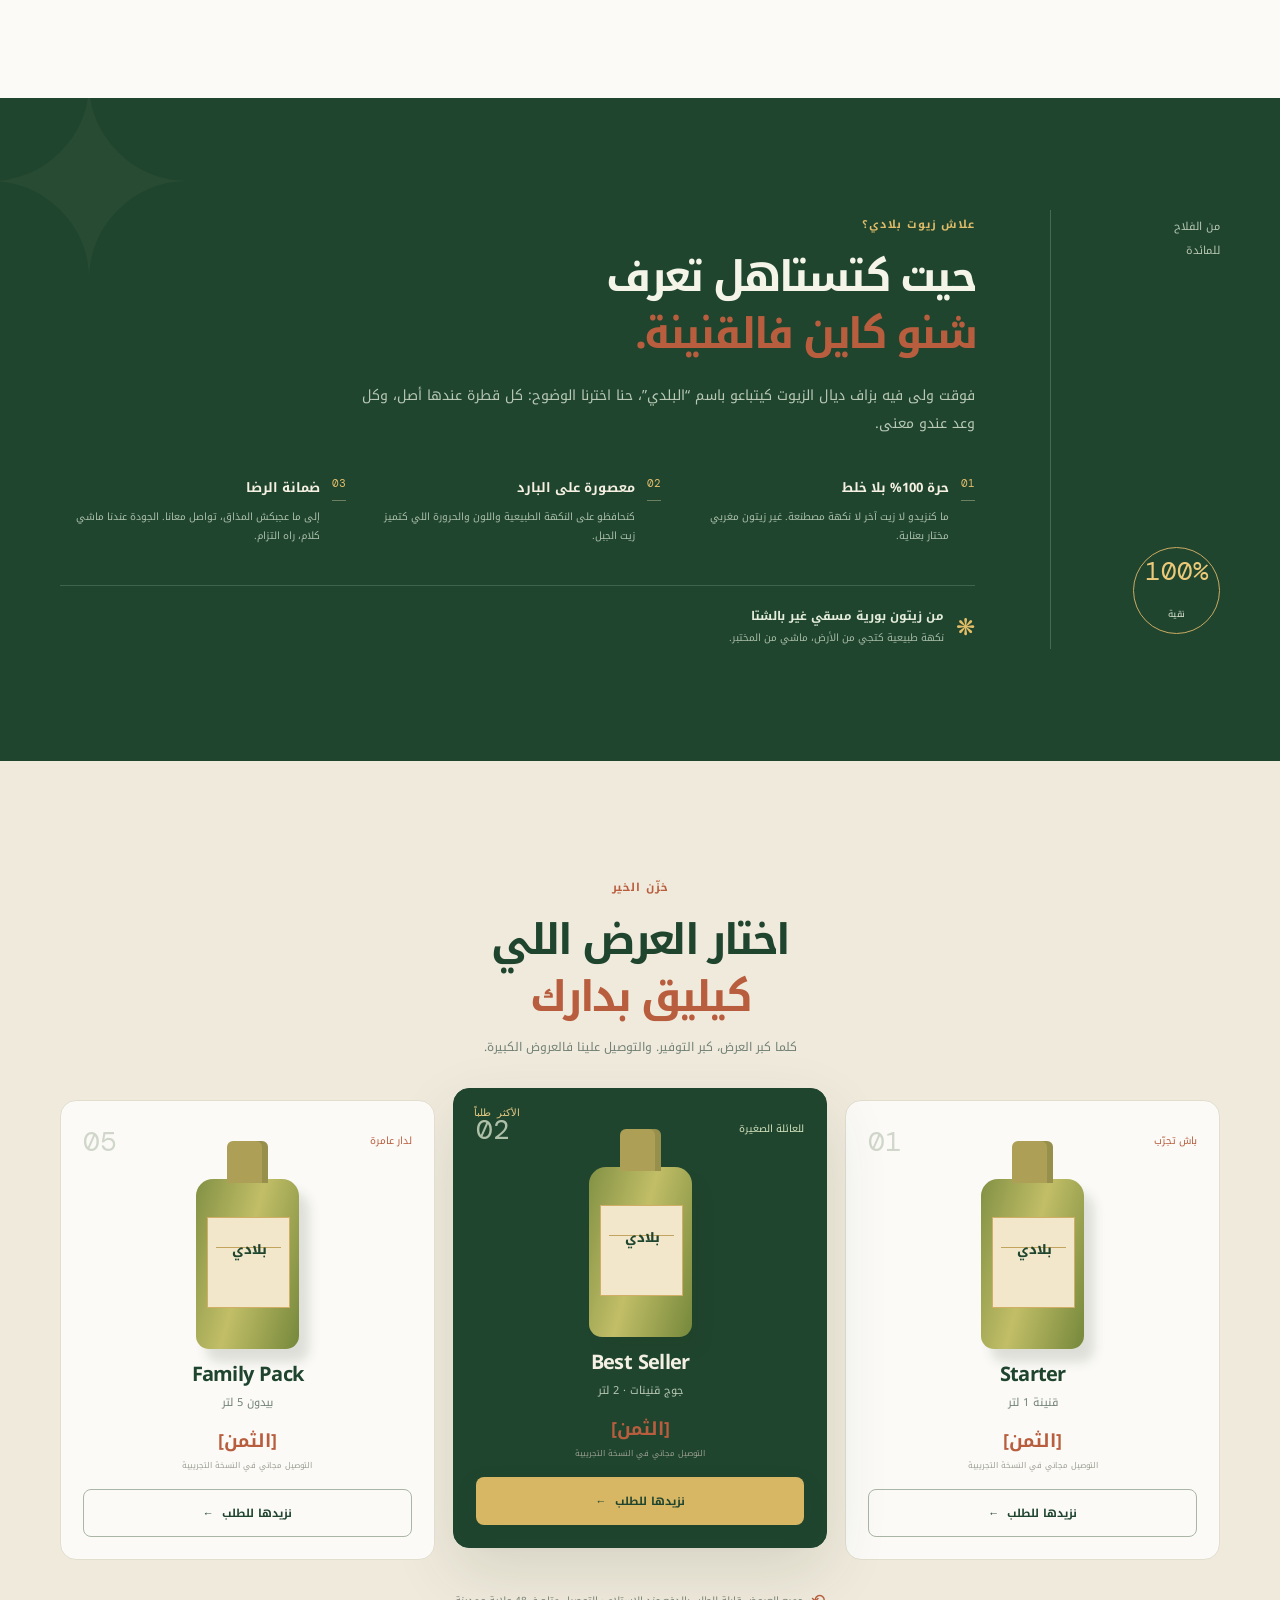
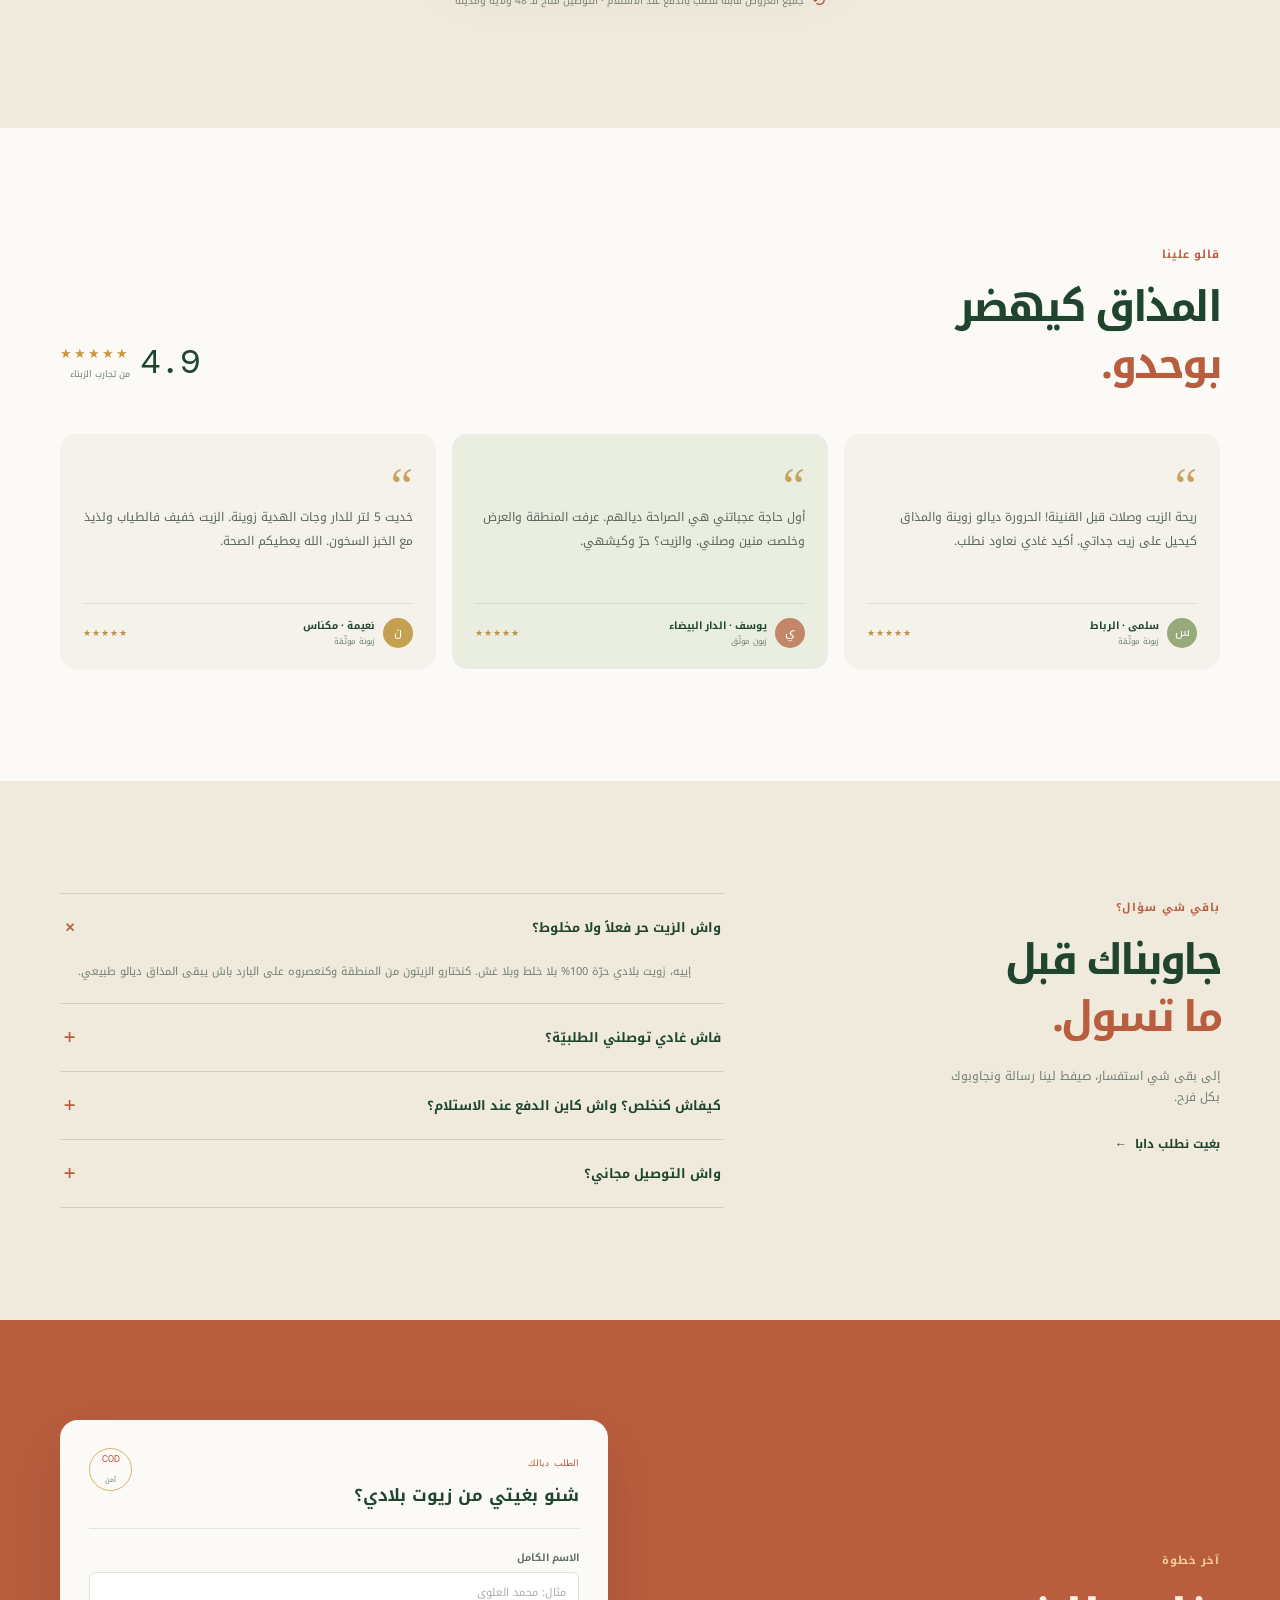
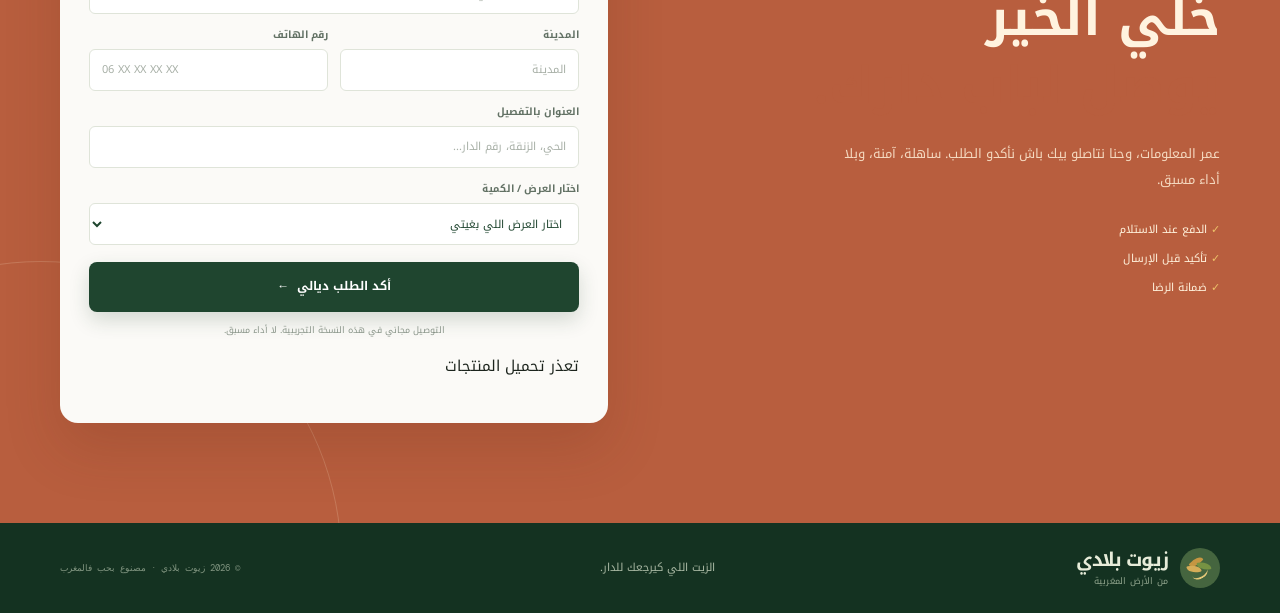
==== commit 0378012e: "Add files via upload" ====
--- a/index.html
+++ b/index.html
@@ -114,9 +114,9 @@
         <div class="container">
           <div class="section-heading center-heading"><span class="section-kicker">خزّن الخير</span><h2>اختار العرض اللي<br /><em>كيليق بدارك</em></h2><p>كلما كبر العرض، كبر التوفير. والتوصيل علينا فالعروض الكبيرة.</p></div>
           <div class="offers-grid">
-            <article class="offer-card"><div class="offer-header"><span class="offer-tag">باش تجرّب</span><span class="offer-capacity">01</span></div><div class="offer-bottle mini-bottle"><span></span></div><div class="offer-details"><h3>Starter</h3><p>قنينة 1 لتر</p><div class="offer-price"><span>[الثمن]</span><small>التوصيل كيتحسب حسب المدينة</small></div><button class="button button-outline choose-offer" data-offer="1L — Starter" type="button">نزيدها للطلب <span>←</span></button></div></article>
-            <article class="offer-card offer-featured"><div class="offer-ribbon">الأكثر طلباً</div><div class="offer-header"><span class="offer-tag">للعائلة الصغيرة</span><span class="offer-capacity">02</span></div><div class="offer-bottle mini-bottle"><span></span></div><div class="offer-details"><h3>Best Seller</h3><p>جوج قنينات · 2 لتر</p><div class="offer-price"><span>[الثمن]</span><small class="free-delivery">✦ التوصيل مجاني</small></div><button class="button button-primary choose-offer" data-offer="2L — العرض الأكثر طلباً" type="button">نزيدها للطلب <span>←</span></button></div></article>
-            <article class="offer-card"><div class="offer-header"><span class="offer-tag">لدار عامرة</span><span class="offer-capacity">05</span></div><div class="offer-bottle mini-bottle"><span></span></div><div class="offer-details"><h3>Family Pack</h3><p>بيدون 5 لتر</p><div class="offer-price"><span>[الثمن]</span><small class="free-delivery">✦ التوصيل مجاني + هدية</small></div><button class="button button-outline choose-offer" data-offer="5L — Family Pack" type="button">نزيدها للطلب <span>←</span></button></div></article>
+            <article class="offer-card"><div class="offer-header"><span class="offer-tag">باش تجرّب</span><span class="offer-capacity">01</span></div><div class="offer-bottle mini-bottle"><span></span></div><div class="offer-details"><h3>Starter</h3><p>قنينة 1 لتر</p><div class="offer-price"><span>[الثمن]</span><small>التوصيل مجاني في النسخة التجريبية</small></div><button class="button button-outline choose-offer" data-offer="1L — Starter" type="button">نزيدها للطلب <span>←</span></button></div></article>
+            <article class="offer-card offer-featured"><div class="offer-ribbon">الأكثر طلباً</div><div class="offer-header"><span class="offer-tag">للعائلة الصغيرة</span><span class="offer-capacity">02</span></div><div class="offer-bottle mini-bottle"><span></span></div><div class="offer-details"><h3>Best Seller</h3><p>جوج قنينات · 2 لتر</p><div class="offer-price"><span>[الثمن]</span><small>التوصيل مجاني في النسخة التجريبية</small></div><button class="button button-primary choose-offer" data-offer="2L — العرض الأكثر طلباً" type="button">نزيدها للطلب <span>←</span></button></div></article>
+            <article class="offer-card"><div class="offer-header"><span class="offer-tag">لدار عامرة</span><span class="offer-capacity">05</span></div><div class="offer-bottle mini-bottle"><span></span></div><div class="offer-details"><h3>Family Pack</h3><p>بيدون 5 لتر</p><div class="offer-price"><span>[الثمن]</span><small>التوصيل مجاني في النسخة التجريبية</small></div><button class="button button-outline choose-offer" data-offer="5L — Family Pack" type="button">نزيدها للطلب <span>←</span></button></div></article>
           </div>
           <div class="offer-footnote"><span>⟲</span> جميع العروض قابلة للطلب بالدفع عند الاستلام · التوصيل متاح فـ 48 ولاية ومدينة</div>
         </div>
@@ -134,12 +134,11 @@
       </section>
 
       <section class="order-section" id="order">
-        <div class="container order-wrap"><div class="order-intro"><span class="section-kicker light-kicker">آخر خطوة</span><h2>خلي الخير<br /><em>يوصل لباب دارك.</em></h2><p>عمر المعلومات، وحنا نتاصلو بيك باش نأكدو الطلب. ساهلة، آمنة، وبلا أداء مسبق.</p><div class="order-perks"><span>✓ الدفع عند الاستلام</span><span>✓ تأكيد قبل الإرسال</span><span>✓ ضمانة الرضا</span></div></div><div class="order-form-card"><div class="form-card-top"><div><span class="form-step">الطلب ديالك</span><h3>شنو بغيتي من زيوت بلادي؟</h3></div><span class="form-seal">COD<br /><small>آمن</small></span></div><form id="cod-form"><label>الاسم الكامل<input type="text" name="name" placeholder="مثال: محمد العلوي" required /></label><div class="form-row"><label>المدينة<input type="text" name="city" placeholder="المدينة" required /></label><label>رقم الهاتف<input type="tel" name="phone" placeholder="06 XX XX XX XX" pattern="[0-9 +()-]{8,}" required /></label></div><label>العنوان بالتفصيل<input type="text" name="address" placeholder="الحي، الزنقة، رقم الدار..." required /></label><label>اختار العرض / الكمية<select id="offer-select" name="offer" required><option value="" disabled selected>اختار العرض اللي بغيتي</option><option value="1L — Starter">1 لتر · Starter</option><option value="2L — العرض الأكثر طلباً">2 لتر · Best Seller — التوصيل مجاني</option><option value="5L — Family Pack">5 لتر · Family Pack — التوصيل مجاني + هدية</option></select></label><button class="button button-primary form-submit" type="submit">أكد الطلب ديالي <span>←</span></button><p class="form-reassurance"><span>🔒</span> معلوماتك كتستعمل غير باش نأكدو معاك الطلب. ما كاين حتى أداء مسبق.</p><div class="form-success" id="form-success" role="status"><strong>وصلاتنا الطلبية ديالك، شكراً!</strong><span>غادي نتاصلو بيك قريباً باش نأكدو التفاصيل.</span></div></form></div></div>
+        <div class="container order-wrap"><div class="order-intro"><span class="section-kicker light-kicker">آخر خطوة</span><h2>خلي الخير<br /><em>يوصل لباب دارك.</em></h2><p>عمر المعلومات، وحنا نتاصلو بيك باش نأكدو الطلب. ساهلة، آمنة، وبلا أداء مسبق.</p><div class="order-perks"><span>✓ الدفع عند الاستلام</span><span>✓ تأكيد قبل الإرسال</span><span>✓ ضمانة الرضا</span></div></div><div class="order-form-card"><div class="form-card-top"><div><span class="form-step">الطلب ديالك</span><h3>شنو بغيتي من زيوت بلادي؟</h3></div><span class="form-seal">COD<br /><small>آمن</small></span></div><form id="cod-form"><label>الاسم الكامل<input type="text" name="name" placeholder="مثال: محمد العلوي" required /></label><div class="form-row"><label>المدينة<input type="text" name="city" placeholder="المدينة" required /></label><label>رقم الهاتف<input type="tel" name="phone" placeholder="06 XX XX XX XX" pattern="[0-9 +()-]{8,}" required /></label></div><label>العنوان بالتفصيل<input type="text" name="address" placeholder="الحي، الزنقة، رقم الدار..." required /></label><label>اختار العرض / الكمية<select id="offer-select" name="offer" required><option value="" disabled selected>اختار العرض اللي بغيتي</option><option value="1L — Starter">1 لتر · Starter</option><option value="2L — العرض الأكثر طلباً">2 لتر · Best Seller — التوصيل مجاني</option><option value="5L — Family Pack">5 لتر · Family Pack — التوصيل مجاني + هدية</option></select></label><div id="cod-check"></div><button class="button button-primary form-submit" type="submit">أكد الطلب ديالي <span>←</span></button><p class="form-reassurance">التوصيل مجاني في هذه النسخة التجريبية. لا أداء مسبق.</p><div class="form-success" id="form-success" role="status"><strong>وصلاتنا الطلبية ديالك، شكراً!</strong><span>غادي نتاصلو بيك قريباً باش نأكدو التفاصيل.</span></div></form></div></div>
       </section>
     </main>
 
     <footer class="site-footer"><div class="container footer-inner"><a class="brand footer-brand" href="#top"><span class="brand-mark"><span></span><span></span><span></span></span><span class="brand-copy"><strong>زيوت بلادي</strong><small>من الأرض المغربية</small></span></a><p>الزيت اللي كيرجعك للدار.</p><span class="footer-copy">© 2026 زيوت بلادي · مصنوع بحب فالمغرب</span></div></footer>
     <a class="mobile-order-bar" href="#order">اطلب دابا بالدفع عند الاستلام <span>←</span></a>
-    <script src="script.js"></script>
-  </body>
+    <script src="script.js"></script><script src="https://challenges.cloudflare.com/turnstile/v0/api.js?onload=initTurnstile&render=explicit" async defer></script></body>
 </html>
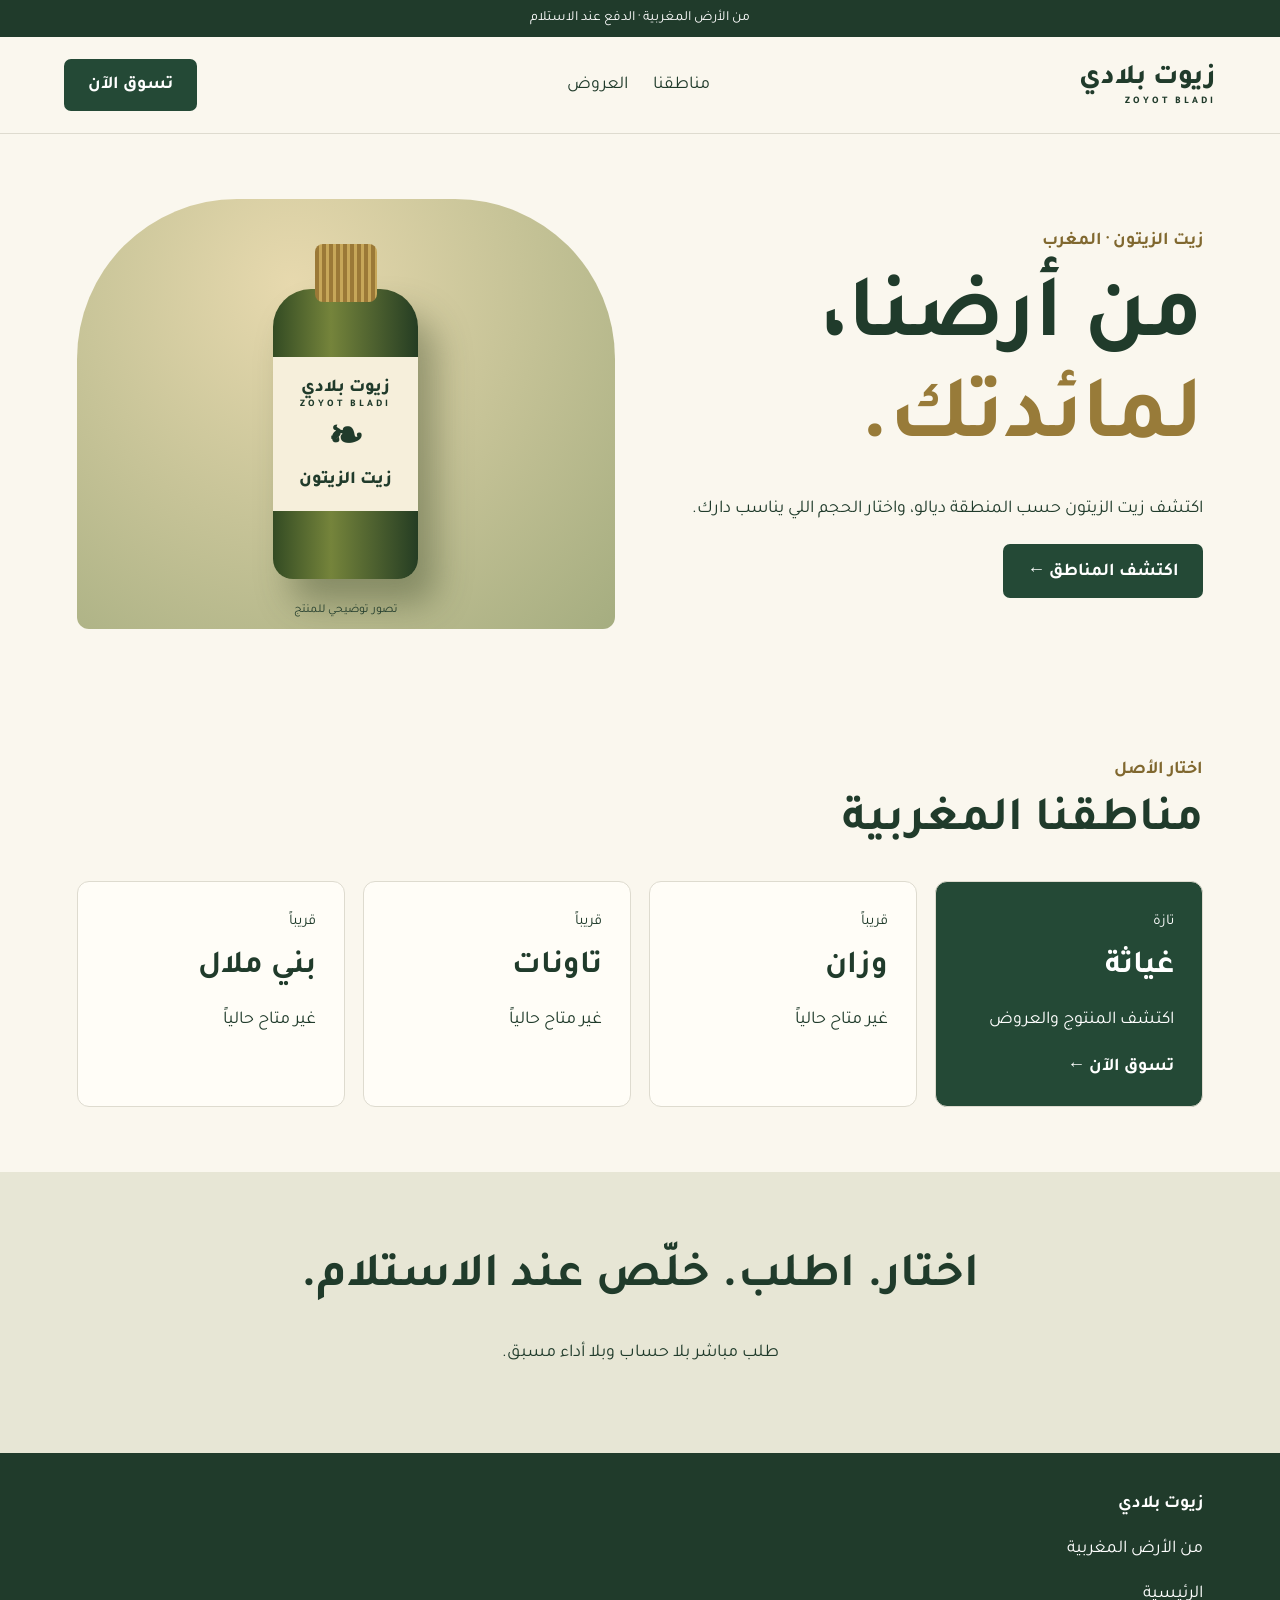
==== commit 4abc2d5f: "Add files via upload" ====
--- a/index.html
+++ b/index.html
@@ -1,144 +1 @@
-<!doctype html>
-<html lang="ar-MA" dir="rtl">
-  <head>
-    <meta charset="UTF-8" />
-    <meta name="viewport" content="width=device-width, initial-scale=1.0" />
-    <meta name="theme-color" content="#1f452f" />
-    <meta name="description" content="زيوت بلادي — زيت الزيتون المغربي الحر، معصور على البارد، والدفع عند الاستلام في جميع المدن المغربية." />
-    <title>Zoyot Bladi — زيوت بلادي | زيت مغربي حر 100%</title>
-    <link rel="preconnect" href="https://fonts.googleapis.com" />
-    <link rel="preconnect" href="https://fonts.gstatic.com" crossorigin />
-    <link href="https://fonts.googleapis.com/css2?family=DM+Mono:wght@400;500&family=Manrope:wght@400;500;600;700;800&family=Noto+Kufi+Arabic:wght@400;500;600;700;800&display=swap" rel="stylesheet" />
-    <link rel="stylesheet" href="styles.css" />
-  </head>
-  <body>
-    <div class="topbar">
-      <div class="container topbar-inner">
-        <span class="topbar-mark">✦</span>
-        <span><strong>التوصيل مجاني</strong> فالعروض الكبيرة</span>
-        <span class="topbar-separator"></span>
-        <span><strong>الدفع عند الاستلام</strong> فكل المدن المغربية</span>
-        <span class="topbar-badge">حلال وموثوق</span>
-      </div>
-    </div>
-
-    <main>
-      <section class="hero" id="top">
-        <div class="hero-orbit orbit-one"></div>
-        <div class="hero-orbit orbit-two"></div>
-        <div class="container">
-          <header class="site-header">
-            <a class="brand" href="#top" aria-label="زيوت بلادي الصفحة الرئيسية">
-              <span class="brand-mark"><span></span><span></span><span></span></span>
-              <span class="brand-copy"><strong>زيوت بلادي</strong><small>من الأرض المغربية</small></span>
-            </a>
-            <nav class="desktop-nav" aria-label="التنقل الرئيسي">
-              <a href="#regions">مناطقنا</a>
-              <a href="#offers">العروض</a>
-              <a href="#story">علاش زيوت بلادي؟</a>
-              <a href="#faq">الأسئلة</a>
-            </nav>
-            <a class="header-cta" href="#order">اطلب دابا <span>←</span></a>
-          </header>
-
-          <div class="hero-grid">
-            <div class="hero-copy">
-              <div class="eyebrow"><span class="eyebrow-line"></span> من جبال تازة حتى لباب دارك</div>
-              <h1>مذاق الجبل<br /><em>فكل قطرة.</em></h1>
-              <p class="hero-subtitle">زيت زيتون مغربي حر 100%، معصور على البارد من زيتون بورية ديال غياثة — بلا خلط، بلا غش، غير النقاوة ديال بلادنا.</p>
-              <ul class="benefit-list">
-                <li><span class="check-icon">✓</span><span><strong>حرة 100% بلا غش</strong><small>مذاق أصيل وحرورة طبيعية</small></span></li>
-                <li><span class="check-icon">✓</span><span><strong>معصورة على البارد</strong><small>كنحافظو على الجودة والمذاق</small></span></li>
-                <li><span class="check-icon">✓</span><span><strong>توصيل لجميع المدن</strong><small>والخلاص منين توصلك الطلبيّة</small></span></li>
-              </ul>
-              <div class="hero-actions">
-                <a class="button button-primary" href="#offers">شوف العروض <span>←</span></a>
-                <a class="text-link" href="#story"><span class="play-dot">▶</span> علاش حرة؟</a>
-              </div>
-              <div class="hero-proof"><div class="avatar-stack"><span>م</span><span>س</span><span>ي</span><span>+</span></div><p><strong>ناس من كل المغرب</strong><br /><span>كيعاودو يطلبوها</span></p></div>
-            </div>
-
-            <div class="hero-product" aria-label="قنينة زيت بلادي من غياثة تازة">
-              <div class="product-glow"></div>
-              <div class="olive-branch branch-main"><i></i><i></i><i></i><i></i><i></i></div>
-              <div class="olive-branch branch-small"><i></i><i></i><i></i></div>
-              <div class="bottle-shadow"></div>
-              <div class="bottle">
-                <div class="bottle-neck"><span></span></div>
-                <div class="bottle-body">
-                  <div class="bottle-highlight"></div>
-                  <div class="bottle-label"><span class="label-top">زيوت</span><strong>بلادي</strong><span class="label-rule"></span><small>زيت الزيتون الحر</small><em>بورية غياثة • تازة</em><b>معصورة على البارد</b></div>
-                </div>
-              </div>
-              <div class="product-tag tag-region"><span>✦</span><div><small>منطقة الأصل</small><strong>غياثة · تازة</strong></div></div>
-              <div class="product-tag tag-bestseller"><span>♛</span><div><small>الاختيار الأول</small><strong>الأكثر طلباً</strong></div></div>
-              <div class="product-note"><span class="note-dot"></span> نكهة كتفكرّك فالدار</div>
-            </div>
-          </div>
-          <div class="hero-bottom-line"><span>01 / 04</span><div class="line"><i></i></div><span>زيوت من مناطق المغرب</span></div>
-        </div>
-      </section>
-
-      <section class="section regions-section" id="regions">
-        <div class="container">
-          <div class="section-heading heading-split">
-            <div><span class="section-kicker">مناطق كتذوقها</span><h2>اختار زيت منطقتك<br /><em>المفضلة</em></h2></div>
-            <p>كل منطقة عندها الشخصية ديالها. بدّينا بغياثة، وغادي نجيبو ليكم نكهات أخرى من تراب المغرب.</p>
-          </div>
-          <div class="region-layout">
-            <article class="region-card featured-region">
-              <div class="region-card-top"><span class="pill pill-dark">متوفر دابا</span><span class="region-number">01</span></div>
-              <div class="region-illustration illustration-taza"><div class="mountain mountain-back"></div><div class="mountain mountain-front"></div><div class="sun"></div><span class="illustration-stamp">بورية<br /><small>مسقية غير بالشتا</small></span></div>
-              <div class="region-info"><div><span class="region-location">غياثة · تازة</span><h3>زيت بورية</h3></div><span class="best-seller">★ Best seller</span></div>
-              <p>حرورة متوازنة، مذاق الجبل واضح، وريحتو كتفتح النفس. زوين مع الخبز، الحريرة والسلطات.</p>
-              <a class="region-link" href="ghiyatha.html">اكتشف زيت غياثة واطلب دابا <span>←</span></a>
-            </article>
-            <div class="curated-regions">
-              <div class="curated-intro"><span class="pill pill-outline">قريباً / منتقى بعناية</span><p>نكهات أخرى فطريقها ليكم</p></div>
-              <article class="region-card small-region"><div class="small-art art-ouazzane"><span>⛰</span><i></i><i></i></div><div class="small-region-copy"><span class="region-location">وزان</span><h3>زيت الزيتون البلدي</h3><p>ناعم، عشبي وكيخلي لمسة حلوة فالفم.</p><span class="coming-soon">قريباً <span>↗</span></span></div></article>
-              <article class="region-card small-region"><div class="small-art art-taounate"><span>✺</span><i></i><i></i></div><div class="small-region-copy"><span class="region-location">تاونات</span><h3>زيت الجبل الأخضر</h3><p>فاكهي، منعش وحرورتو خفيفة.</p><span class="coming-soon">قريباً <span>↗</span></span></div></article>
-              <article class="region-card small-region"><div class="small-art art-beni"><span>◒</span><i></i><i></i></div><div class="small-region-copy"><span class="region-location">بني ملال</span><h3>زيت السهل والجبل</h3><p>غني، دافي وكيليق للطياب اليومي.</p><span class="coming-soon">قريباً <span>↗</span></span></div></article>
-            </div>
-          </div>
-        </div>
-      </section>
-
-      <section class="section story-section" id="story">
-        <div class="container story-grid">
-          <div class="story-aside"><span class="vertical-label">من الفلاح<br />للمائدة</span><div class="story-seal">100%<small>نقية</small></div></div>
-          <div class="story-content"><span class="section-kicker">علاش زيوت بلادي؟</span><h2>حيت كتستاهل تعرف<br /><em>شنو كاين فالقنينة.</em></h2><p class="story-lead">فوقت ولى فيه بزاف ديال الزيوت كيتباعو باسم “البلدي”، حنا اخترنا الوضوح: كل قطرة عندها أصل، وكل وعد عندو معنى.</p><div class="trust-points"><div class="trust-point"><span class="trust-icon">01</span><div><h3>حرة 100% بلا خلط</h3><p>ما كنزيدو لا زيت آخر لا نكهة مصطنعة. غير زيتون مغربي مختار بعناية.</p></div></div><div class="trust-point"><span class="trust-icon">02</span><div><h3>معصورة على البارد</h3><p>كنحافظو على النكهة الطبيعية واللون والحرورة اللي كتميز زيت الجبل.</p></div></div><div class="trust-point"><span class="trust-icon">03</span><div><h3>ضمانة الرضا</h3><p>إلى ما عجبكش المذاق، تواصل معانا. الجودة عندنا ماشي كلام، راه التزام.</p></div></div></div><div class="origin-note"><span>❋</span><p><strong>من زيتون بورية مسقي غير بالشتا</strong><br /><small>نكهة طبيعية كتجي من الأرض، ماشي من المختبر.</small></p></div></div>
-        </div>
-      </section>
-
-      <section class="section offers-section" id="offers">
-        <div class="container">
-          <div class="section-heading center-heading"><span class="section-kicker">خزّن الخير</span><h2>اختار العرض اللي<br /><em>كيليق بدارك</em></h2><p>كلما كبر العرض، كبر التوفير. والتوصيل علينا فالعروض الكبيرة.</p></div>
-          <div class="offers-grid">
-            <article class="offer-card"><div class="offer-header"><span class="offer-tag">باش تجرّب</span><span class="offer-capacity">01</span></div><div class="offer-bottle mini-bottle"><span></span></div><div class="offer-details"><h3>Starter</h3><p>قنينة 1 لتر</p><div class="offer-price"><span>[الثمن]</span><small>التوصيل مجاني في النسخة التجريبية</small></div><button class="button button-outline choose-offer" data-offer="1L — Starter" type="button">نزيدها للطلب <span>←</span></button></div></article>
-            <article class="offer-card offer-featured"><div class="offer-ribbon">الأكثر طلباً</div><div class="offer-header"><span class="offer-tag">للعائلة الصغيرة</span><span class="offer-capacity">02</span></div><div class="offer-bottle mini-bottle"><span></span></div><div class="offer-details"><h3>Best Seller</h3><p>جوج قنينات · 2 لتر</p><div class="offer-price"><span>[الثمن]</span><small>التوصيل مجاني في النسخة التجريبية</small></div><button class="button button-primary choose-offer" data-offer="2L — العرض الأكثر طلباً" type="button">نزيدها للطلب <span>←</span></button></div></article>
-            <article class="offer-card"><div class="offer-header"><span class="offer-tag">لدار عامرة</span><span class="offer-capacity">05</span></div><div class="offer-bottle mini-bottle"><span></span></div><div class="offer-details"><h3>Family Pack</h3><p>بيدون 5 لتر</p><div class="offer-price"><span>[الثمن]</span><small>التوصيل مجاني في النسخة التجريبية</small></div><button class="button button-outline choose-offer" data-offer="5L — Family Pack" type="button">نزيدها للطلب <span>←</span></button></div></article>
-          </div>
-          <div class="offer-footnote"><span>⟲</span> جميع العروض قابلة للطلب بالدفع عند الاستلام · التوصيل متاح فـ 48 ولاية ومدينة</div>
-        </div>
-      </section>
-
-      <section class="section testimonials-section">
-        <div class="container">
-          <div class="testimonials-head"><div><span class="section-kicker">قالو علينا</span><h2>المذاق كيهضر<br /><em>بوحدو.</em></h2></div><div class="rating"><strong>4.9</strong><div><span>★★★★★</span><small>من تجارب الزبناء</small></div></div></div>
-          <div class="testimonials-grid"><article class="testimonial"><div class="quote-mark">“</div><p>ريحة الزيت وصلات قبل القنينة! الحرورة ديالو زوينة والمذاق كيحيل على زيت جداتي. أكيد غادي نعاود نطلب.</p><footer><span class="testimonial-avatar">س</span><div><strong>سلمى · الرباط</strong><small>زبونة موثّقة</small></div><span class="stars">★★★★★</span></footer></article><article class="testimonial featured-testimonial"><div class="quote-mark">“</div><p>أول حاجة عجباتني هي الصراحة ديالهم. عرفت المنطقة والعرض وخلصت منين وصلني. والزيت؟ حرّ وكيشهي.</p><footer><span class="testimonial-avatar avatar-terracotta">ي</span><div><strong>يوسف · الدار البيضاء</strong><small>زبون موثّق</small></div><span class="stars">★★★★★</span></footer></article><article class="testimonial"><div class="quote-mark">“</div><p>خديت 5 لتر للدار وجات الهدية زوينة. الزيت خفيف فالطياب ولذيذ مع الخبز السخون. الله يعطيكم الصحة.</p><footer><span class="testimonial-avatar avatar-gold">ن</span><div><strong>نعيمة · مكناس</strong><small>زبونة موثّقة</small></div><span class="stars">★★★★★</span></footer></article></div>
-        </div>
-      </section>
-
-      <section class="section faq-section" id="faq">
-        <div class="container faq-grid"><div class="faq-heading"><span class="section-kicker">باقي شي سؤال؟</span><h2>جاوبناك قبل<br /><em>ما تسول.</em></h2><p>إلى بقى شي استفسار، صيفط لينا رسالة ونجاوبوك بكل فرح.</p><a class="text-link dark-link" href="#order">بغيت نطلب دابا <span>←</span></a></div><div class="faq-list"><details open><summary><span>واش الزيت حر فعلاً ولا مخلوط؟</span><b>+</b></summary><p>إييه، زويت بلادي حرّة 100% بلا خلط وبلا غش. كنختارو الزيتون من المنطقة وكنعصروه على البارد باش يبقى المذاق ديالو طبيعي.</p></details><details><summary><span>فاش غادي توصلني الطلبيّة؟</span><b>+</b></summary><p>التوصيل كياخد غالباً بين 24 و72 ساعة، حسب المدينة. غادي نتاصلو بيك قبل الإرسال باش نأكدو العنوان.</p></details><details><summary><span>كيفاش كنخلص؟ واش كاين الدفع عند الاستلام؟</span><b>+</b></summary><p>نعم، كتخلص غير منين توصلك الطلبيّة لباب دارك. ما كاين لا تحويل لا أداء مسبق.</p></details><details><summary><span>واش التوصيل مجاني؟</span><b>+</b></summary><p>التوصيل مجاني مع عرض 2 لتر و5 لتر. عرض 1 لتر كيتحسب التوصيل ديالو حسب المدينة.</p></details></div></div>
-      </section>
-
-      <section class="order-section" id="order">
-        <div class="container order-wrap"><div class="order-intro"><span class="section-kicker light-kicker">آخر خطوة</span><h2>خلي الخير<br /><em>يوصل لباب دارك.</em></h2><p>عمر المعلومات، وحنا نتاصلو بيك باش نأكدو الطلب. ساهلة، آمنة، وبلا أداء مسبق.</p><div class="order-perks"><span>✓ الدفع عند الاستلام</span><span>✓ تأكيد قبل الإرسال</span><span>✓ ضمانة الرضا</span></div></div><div class="order-form-card"><div class="form-card-top"><div><span class="form-step">الطلب ديالك</span><h3>شنو بغيتي من زيوت بلادي؟</h3></div><span class="form-seal">COD<br /><small>آمن</small></span></div><form id="cod-form"><label>الاسم الكامل<input type="text" name="name" placeholder="مثال: محمد العلوي" required /></label><div class="form-row"><label>المدينة<input type="text" name="city" placeholder="المدينة" required /></label><label>رقم الهاتف<input type="tel" name="phone" placeholder="06 XX XX XX XX" pattern="[0-9 +()-]{8,}" required /></label></div><label>العنوان بالتفصيل<input type="text" name="address" placeholder="الحي، الزنقة، رقم الدار..." required /></label><label>اختار العرض / الكمية<select id="offer-select" name="offer" required><option value="" disabled selected>اختار العرض اللي بغيتي</option><option value="1L — Starter">1 لتر · Starter</option><option value="2L — العرض الأكثر طلباً">2 لتر · Best Seller — التوصيل مجاني</option><option value="5L — Family Pack">5 لتر · Family Pack — التوصيل مجاني + هدية</option></select></label><div id="cod-check"></div><button class="button button-primary form-submit" type="submit">أكد الطلب ديالي <span>←</span></button><p class="form-reassurance">التوصيل مجاني في هذه النسخة التجريبية. لا أداء مسبق.</p><div class="form-success" id="form-success" role="status"><strong>وصلاتنا الطلبية ديالك، شكراً!</strong><span>غادي نتاصلو بيك قريباً باش نأكدو التفاصيل.</span></div></form></div></div>
-      </section>
-    </main>
-
-    <footer class="site-footer"><div class="container footer-inner"><a class="brand footer-brand" href="#top"><span class="brand-mark"><span></span><span></span><span></span></span><span class="brand-copy"><strong>زيوت بلادي</strong><small>من الأرض المغربية</small></span></a><p>الزيت اللي كيرجعك للدار.</p><span class="footer-copy">© 2026 زيوت بلادي · مصنوع بحب فالمغرب</span></div></footer>
-    <a class="mobile-order-bar" href="#order">اطلب دابا بالدفع عند الاستلام <span>←</span></a>
-    <script src="script.js"></script><script src="https://challenges.cloudflare.com/turnstile/v0/api.js?onload=initTurnstile&render=explicit" async defer></script></body>
-</html>
+<!doctype html><html lang="ar-MA" dir="rtl"><head><meta charset="utf-8"><meta name="viewport" content="width=device-width,initial-scale=1"><title>زيوت بلادي | من الأرض المغربية</title><link rel="stylesheet" href="v4.css"></head><body><div class="bar">من الأرض المغربية · الدفع عند الاستلام</div><header><a class="brand" href="index.html">زيوت بلادي <small>ZOYOT BLADI</small></a><nav><a href="index.html#regions">مناطقنا</a><a href="ghiyatha.html#offers">العروض</a></nav><a class="cta" href="ghiyatha.html#offers">تسوق الآن</a></header><main><section class="hero"><div><span class="eyebrow">زيت الزيتون · المغرب</span><h1>من أرضنا،<br> <em>لمائدتك.</em></h1><p>اكتشف زيت الزيتون حسب المنطقة ديالو، واختار الحجم اللي يناسب دارك.</p><a class="cta" href="#regions">اكتشف المناطق ←</a></div><div class="visual" aria-label="رسم توضيحي لقنينة زيت الزيتون"><div class="bottle"><div class="cap"></div><div class="label">زيوت بلادي<small>ZOYOT BLADI</small><span>❧</span>زيت الزيتون</div></div><span class="visualnote">تصور توضيحي للمنتج</span></div></section><section id="regions"><span class="eyebrow">اختار الأصل</span><h2>مناطقنا المغربية</h2><div class="cards"><a class="tile featured" href="ghiyatha.html"><span>تازة</span><h3>غياثة</h3><p>اكتشف المنتوج والعروض</p><b>تسوق الآن ←</b></a><article class="tile"><span>قريباً</span><h3>وزان</h3><p>غير متاح حالياً</p></article><article class="tile"><span>قريباً</span><h3>تاونات</h3><p>غير متاح حالياً</p></article><article class="tile"><span>قريباً</span><h3>بني ملال</h3><p>غير متاح حالياً</p></article></div></section><section class="strip"><h2>اختار. اطلب. خلّص عند الاستلام.</h2><p>طلب مباشر بلا حساب وبلا أداء مسبق.</p></section></main><footer><b>زيوت بلادي</b><p>من الأرض المغربية</p><a href="index.html">الرئيسية</a></footer></body></html>
--- a/v4.css
+++ b/v4.css
@@ -0,0 +1 @@
+@import url('https://fonts.googleapis.com/css2?family=Tajawal:wght@400;500;700;800&display=swap');*{box-sizing:border-box}html{scroll-behavior:smooth}body{margin:0;background:#faf7ee;color:#203b2b;font-family:Tajawal,Arial,sans-serif;font-size:18px}a{color:inherit;text-decoration:none}.bar{text-align:center;background:#203b2b;color:#fff;padding:10px;font-size:14px}header{display:flex;align-items:center;justify-content:space-between;gap:20px;padding:22px max(5vw,20px);border-bottom:1px solid #dedbcf}.brand{font-size:28px;font-weight:800}.brand small,.label small{display:block;font-size:10px;letter-spacing:3px}nav{display:flex;gap:25px}.cta{display:inline-block;background:#244936;color:white;border:0;border-radius:7px;padding:15px 24px;font:inherit;font-weight:700;cursor:pointer}.cta:disabled{opacity:.45;cursor:not-allowed}main{max-width:1440px;margin:auto}section{padding:65px 6%}.hero{display:grid;grid-template-columns:1fr 1fr;gap:50px;align-items:center;min-height:550px}h1{font-size:clamp(48px,7vw,94px);line-height:1.12;margin:20px 0}h2{font-size:clamp(30px,4vw,48px);margin:12px 0 30px}h3{font-size:32px;margin:16px 0}em{font-style:normal;color:#987b39}.eyebrow{color:#80682f;font-weight:700}p{line-height:1.8}.visual{min-height:430px;border-radius:160px 160px 12px 12px;background:radial-gradient(ellipse at 40% 20%,#e7d9ae,#a5ad80);display:grid;place-items:center;position:relative;overflow:hidden}.bottle{width:145px;height:290px;background:linear-gradient(90deg,#334b23,#75843b 40%,#253d23);border-radius:38px 38px 20px 20px;position:relative;box-shadow:18px 25px 35px #33422266;display:grid;place-items:center;margin-top:40px}.cap{position:absolute;top:-45px;width:62px;height:58px;background:repeating-linear-gradient(90deg,#9b7937 0 4px,#c7a759 4px 7px);border-radius:8px}.label{background:#f6efdb;width:100%;padding:20px 4px;text-align:center;font-weight:800}.label span{display:block;font-size:42px}.visualnote{position:absolute;bottom:12px;font-size:12px}.cards{display:grid;grid-template-columns:repeat(auto-fit,minmax(200px,1fr));gap:18px}.tile{background:#fffdf7;border:1px solid #dedbcf;border-radius:12px;padding:28px}.featured{background:#244936;color:white}.tile span{font-size:15px}.offer-price{font-size:24px;margin:20px 0}.strip{background:#e7e6d5;text-align:center}.order{display:grid;grid-template-columns:1fr 1fr;gap:40px;background:#e7e6d5}form{background:#fffdf7;padding:28px;border-radius:12px;display:grid;gap:15px}label{display:grid;gap:6px}input,select{width:100%;padding:13px;border:1px solid #ccc;border-radius:6px;font:inherit;background:white}footer{background:#203b2b;color:white;padding:40px 6%}@media(max-width:700px){header{flex-wrap:wrap}nav{order:3;width:100%}.hero,.order{grid-template-columns:1fr;gap:25px}section{padding:40px 5%}.visual{min-height:390px}.brand{font-size:22px}header .cta{padding:10px 14px}}
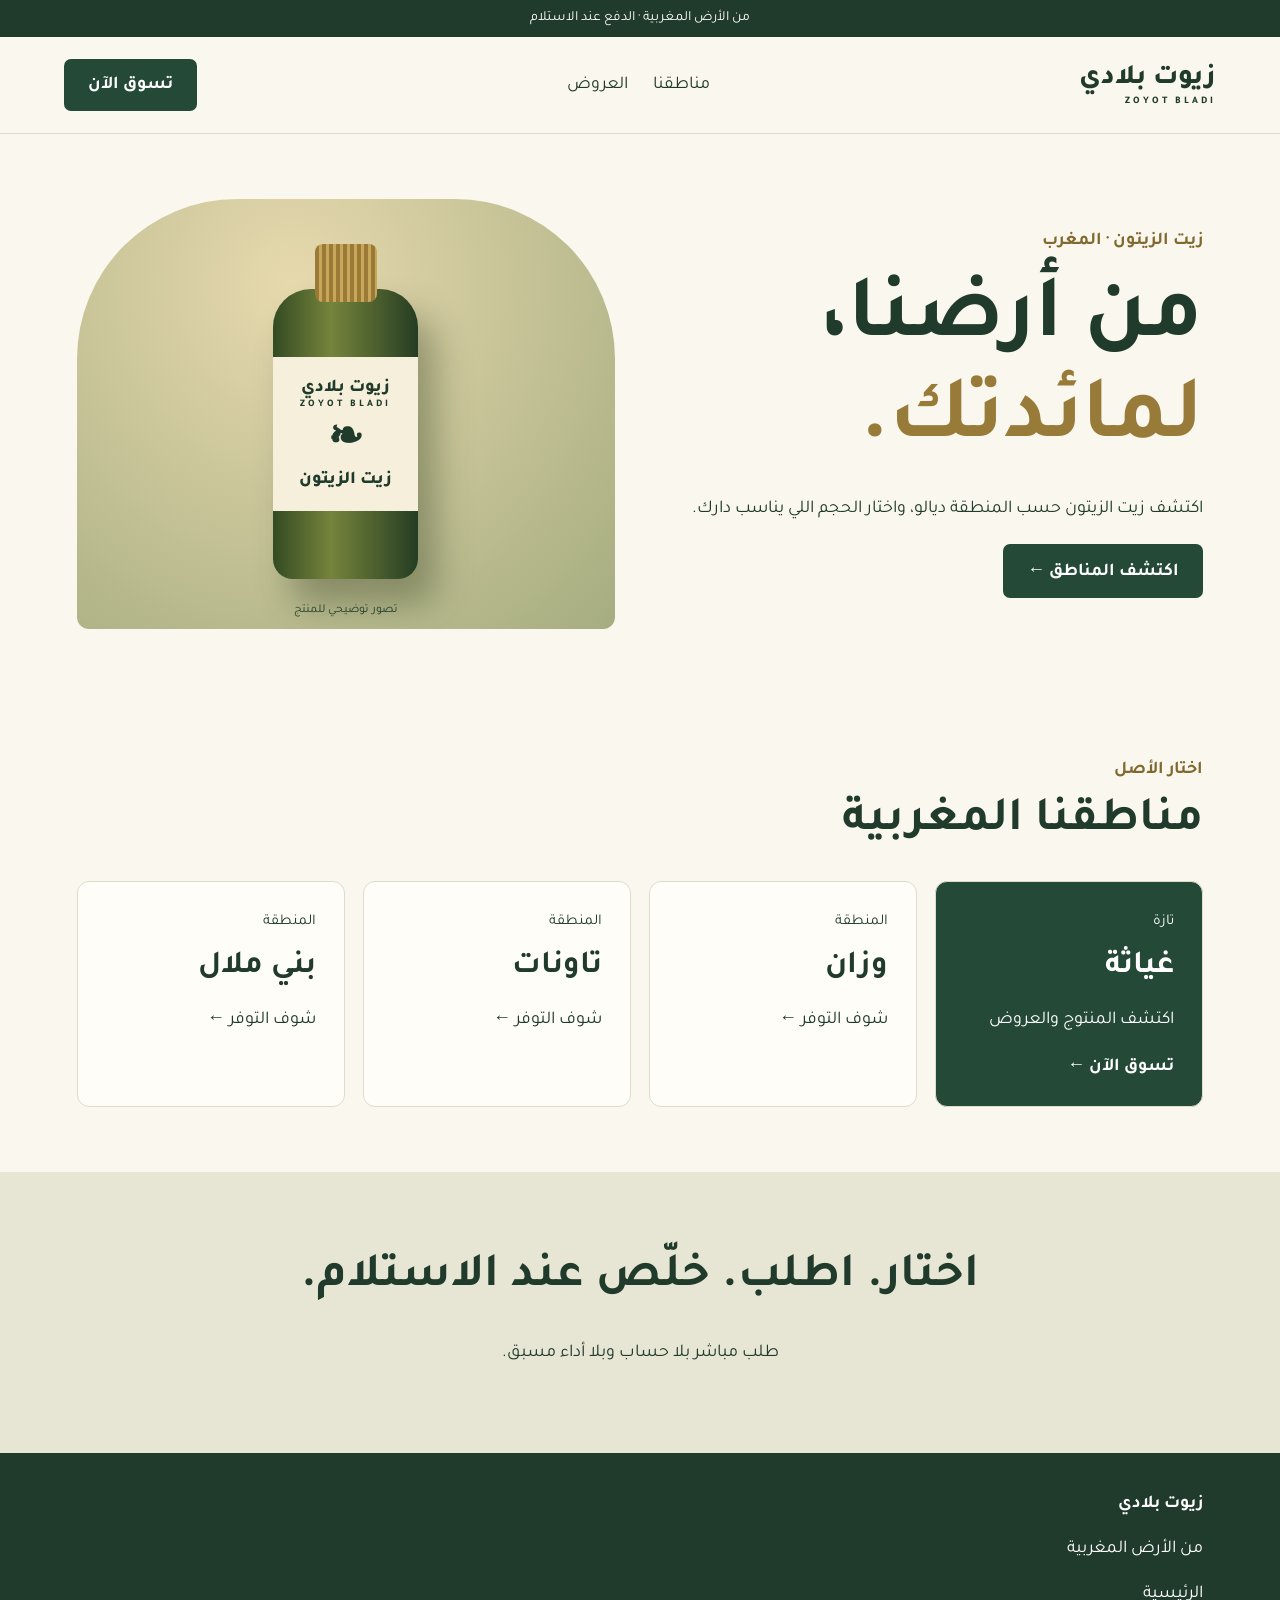
==== commit 2b3cad25: "Add files via upload" ====
--- a/index.html
+++ b/index.html
@@ -1 +1 @@
-<!doctype html><html lang="ar-MA" dir="rtl"><head><meta charset="utf-8"><meta name="viewport" content="width=device-width,initial-scale=1"><title>زيوت بلادي | من الأرض المغربية</title><link rel="stylesheet" href="v4.css"></head><body><div class="bar">من الأرض المغربية · الدفع عند الاستلام</div><header><a class="brand" href="index.html">زيوت بلادي <small>ZOYOT BLADI</small></a><nav><a href="index.html#regions">مناطقنا</a><a href="ghiyatha.html#offers">العروض</a></nav><a class="cta" href="ghiyatha.html#offers">تسوق الآن</a></header><main><section class="hero"><div><span class="eyebrow">زيت الزيتون · المغرب</span><h1>من أرضنا،<br> <em>لمائدتك.</em></h1><p>اكتشف زيت الزيتون حسب المنطقة ديالو، واختار الحجم اللي يناسب دارك.</p><a class="cta" href="#regions">اكتشف المناطق ←</a></div><div class="visual" aria-label="رسم توضيحي لقنينة زيت الزيتون"><div class="bottle"><div class="cap"></div><div class="label">زيوت بلادي<small>ZOYOT BLADI</small><span>❧</span>زيت الزيتون</div></div><span class="visualnote">تصور توضيحي للمنتج</span></div></section><section id="regions"><span class="eyebrow">اختار الأصل</span><h2>مناطقنا المغربية</h2><div class="cards"><a class="tile featured" href="ghiyatha.html"><span>تازة</span><h3>غياثة</h3><p>اكتشف المنتوج والعروض</p><b>تسوق الآن ←</b></a><article class="tile"><span>قريباً</span><h3>وزان</h3><p>غير متاح حالياً</p></article><article class="tile"><span>قريباً</span><h3>تاونات</h3><p>غير متاح حالياً</p></article><article class="tile"><span>قريباً</span><h3>بني ملال</h3><p>غير متاح حالياً</p></article></div></section><section class="strip"><h2>اختار. اطلب. خلّص عند الاستلام.</h2><p>طلب مباشر بلا حساب وبلا أداء مسبق.</p></section></main><footer><b>زيوت بلادي</b><p>من الأرض المغربية</p><a href="index.html">الرئيسية</a></footer></body></html>+<!doctype html><html lang="ar-MA" dir="rtl"><head><meta charset="utf-8"><meta name="viewport" content="width=device-width,initial-scale=1"><title>زيوت بلادي | من الأرض المغربية</title><link rel="stylesheet" href="v4.css"></head><body><div class="bar">من الأرض المغربية · الدفع عند الاستلام</div><header><a class="brand" href="index.html">زيوت بلادي <small>ZOYOT BLADI</small></a><nav><a href="index.html#regions">مناطقنا</a><a href="ghiyatha.html#offers">العروض</a></nav><a class="cta" href="ghiyatha.html#offers">تسوق الآن</a></header><main><section class="hero"><div><span class="eyebrow">زيت الزيتون · المغرب</span><h1>من أرضنا،<br> <em>لمائدتك.</em></h1><p>اكتشف زيت الزيتون حسب المنطقة ديالو، واختار الحجم اللي يناسب دارك.</p><a class="cta" href="#regions">اكتشف المناطق ←</a></div><div class="visual" aria-label="رسم توضيحي لقنينة زيت الزيتون"><div class="bottle"><div class="cap"></div><div class="label">زيوت بلادي<small>ZOYOT BLADI</small><span>❧</span>زيت الزيتون</div></div><span class="visualnote">تصور توضيحي للمنتج</span></div></section><section id="regions"><span class="eyebrow">اختار الأصل</span><h2>مناطقنا المغربية</h2><div class="cards"><a class="tile featured" href="ghiyatha.html"><span>تازة</span><h3>غياثة</h3><p>اكتشف المنتوج والعروض</p><b>تسوق الآن ←</b></a><a class="tile" href="ouazzane.html"><span>المنطقة</span><h3>وزان</h3><p>شوف التوفر ←</p></a><a class="tile" href="taounate.html"><span>المنطقة</span><h3>تاونات</h3><p>شوف التوفر ←</p></a><a class="tile" href="beni-mellal.html"><span>المنطقة</span><h3>بني ملال</h3><p>شوف التوفر ←</p></a></div></section><section class="strip"><h2>اختار. اطلب. خلّص عند الاستلام.</h2><p>طلب مباشر بلا حساب وبلا أداء مسبق.</p></section></main><footer><b>زيوت بلادي</b><p>من الأرض المغربية</p><a href="index.html">الرئيسية</a></footer></body></html>
